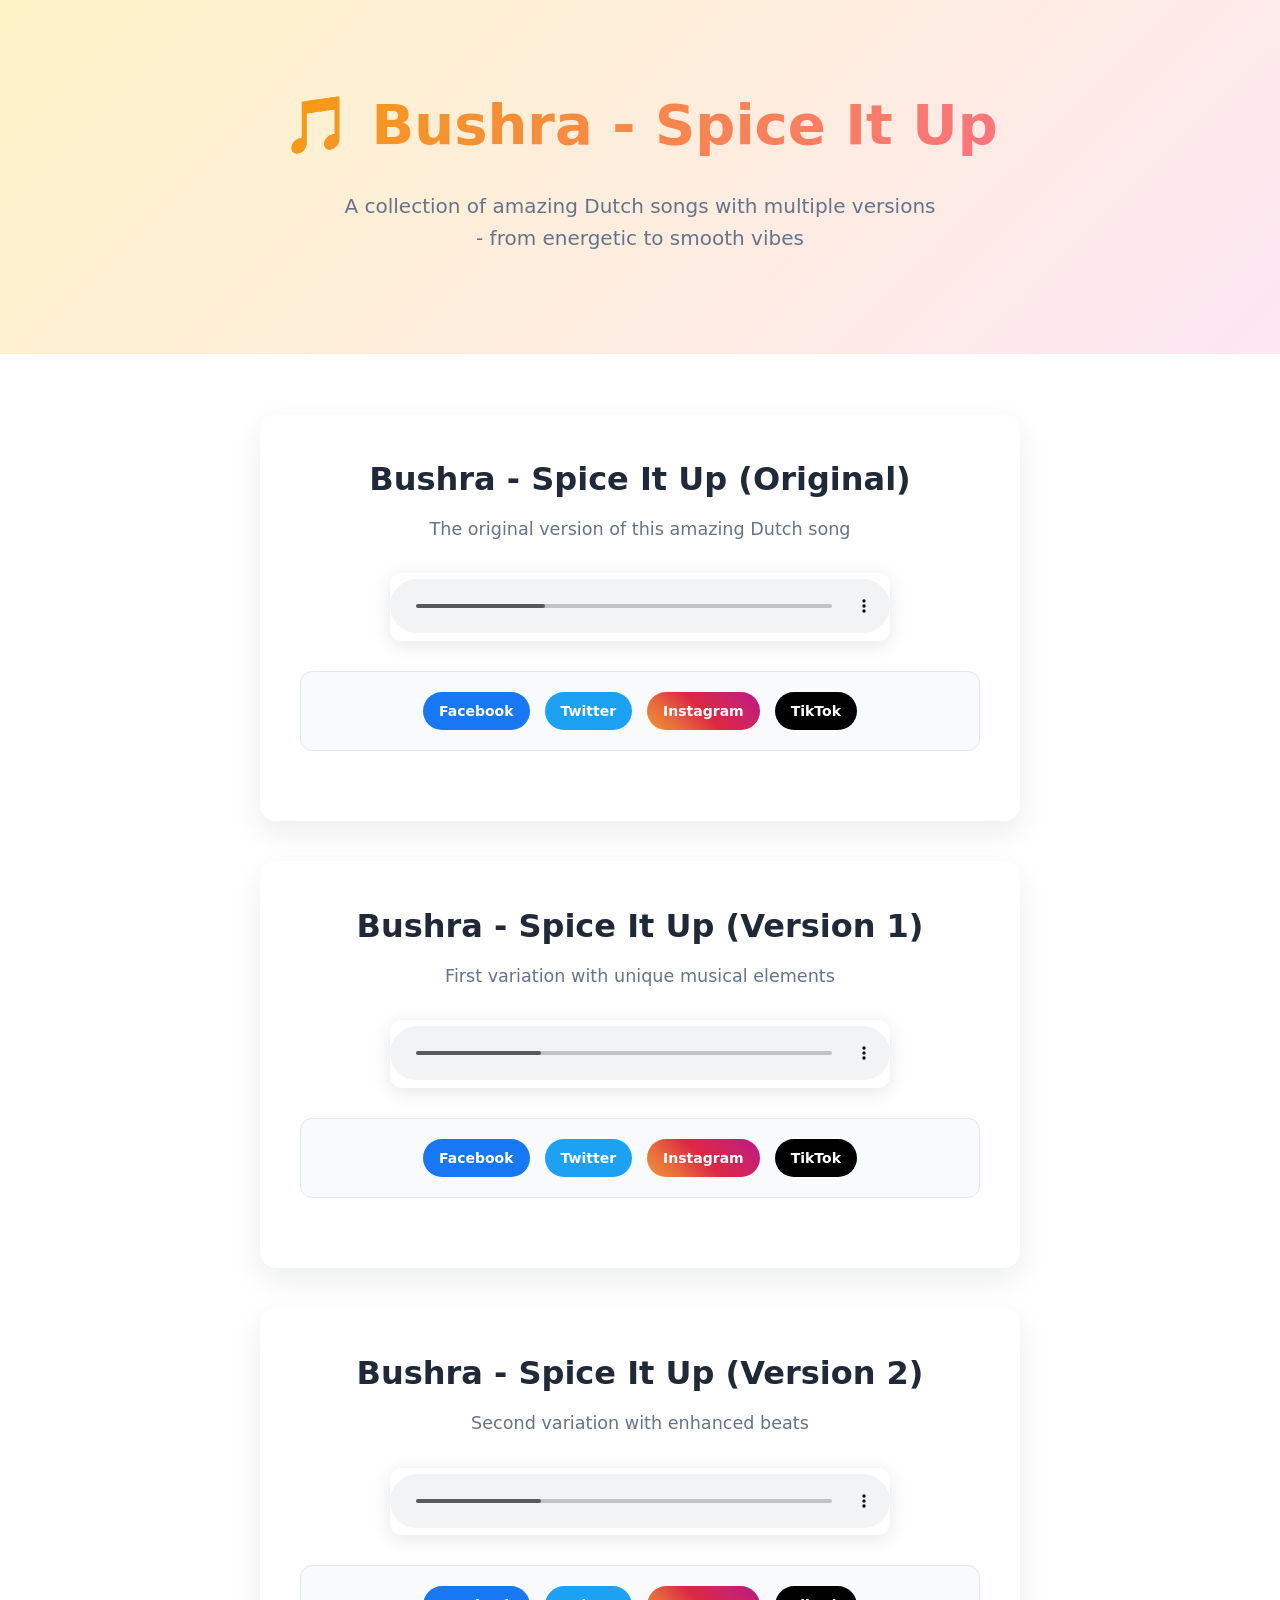
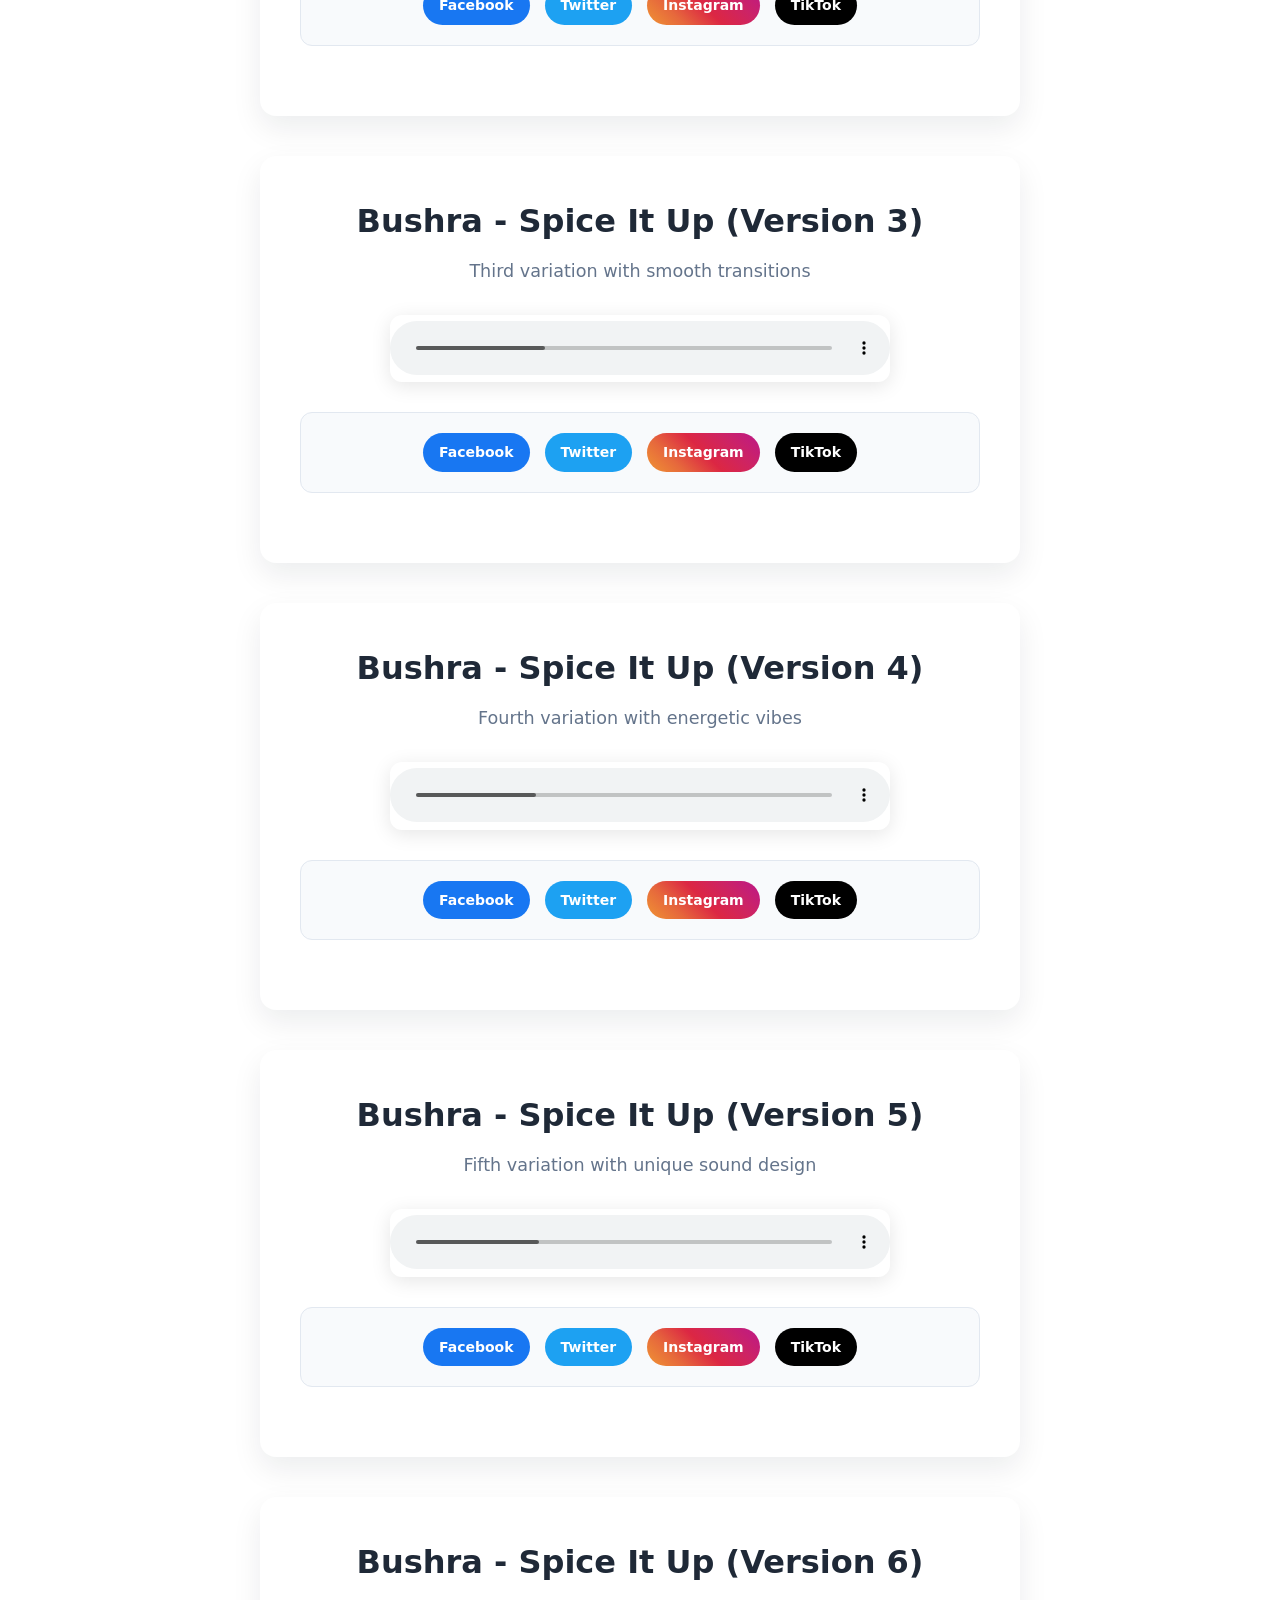
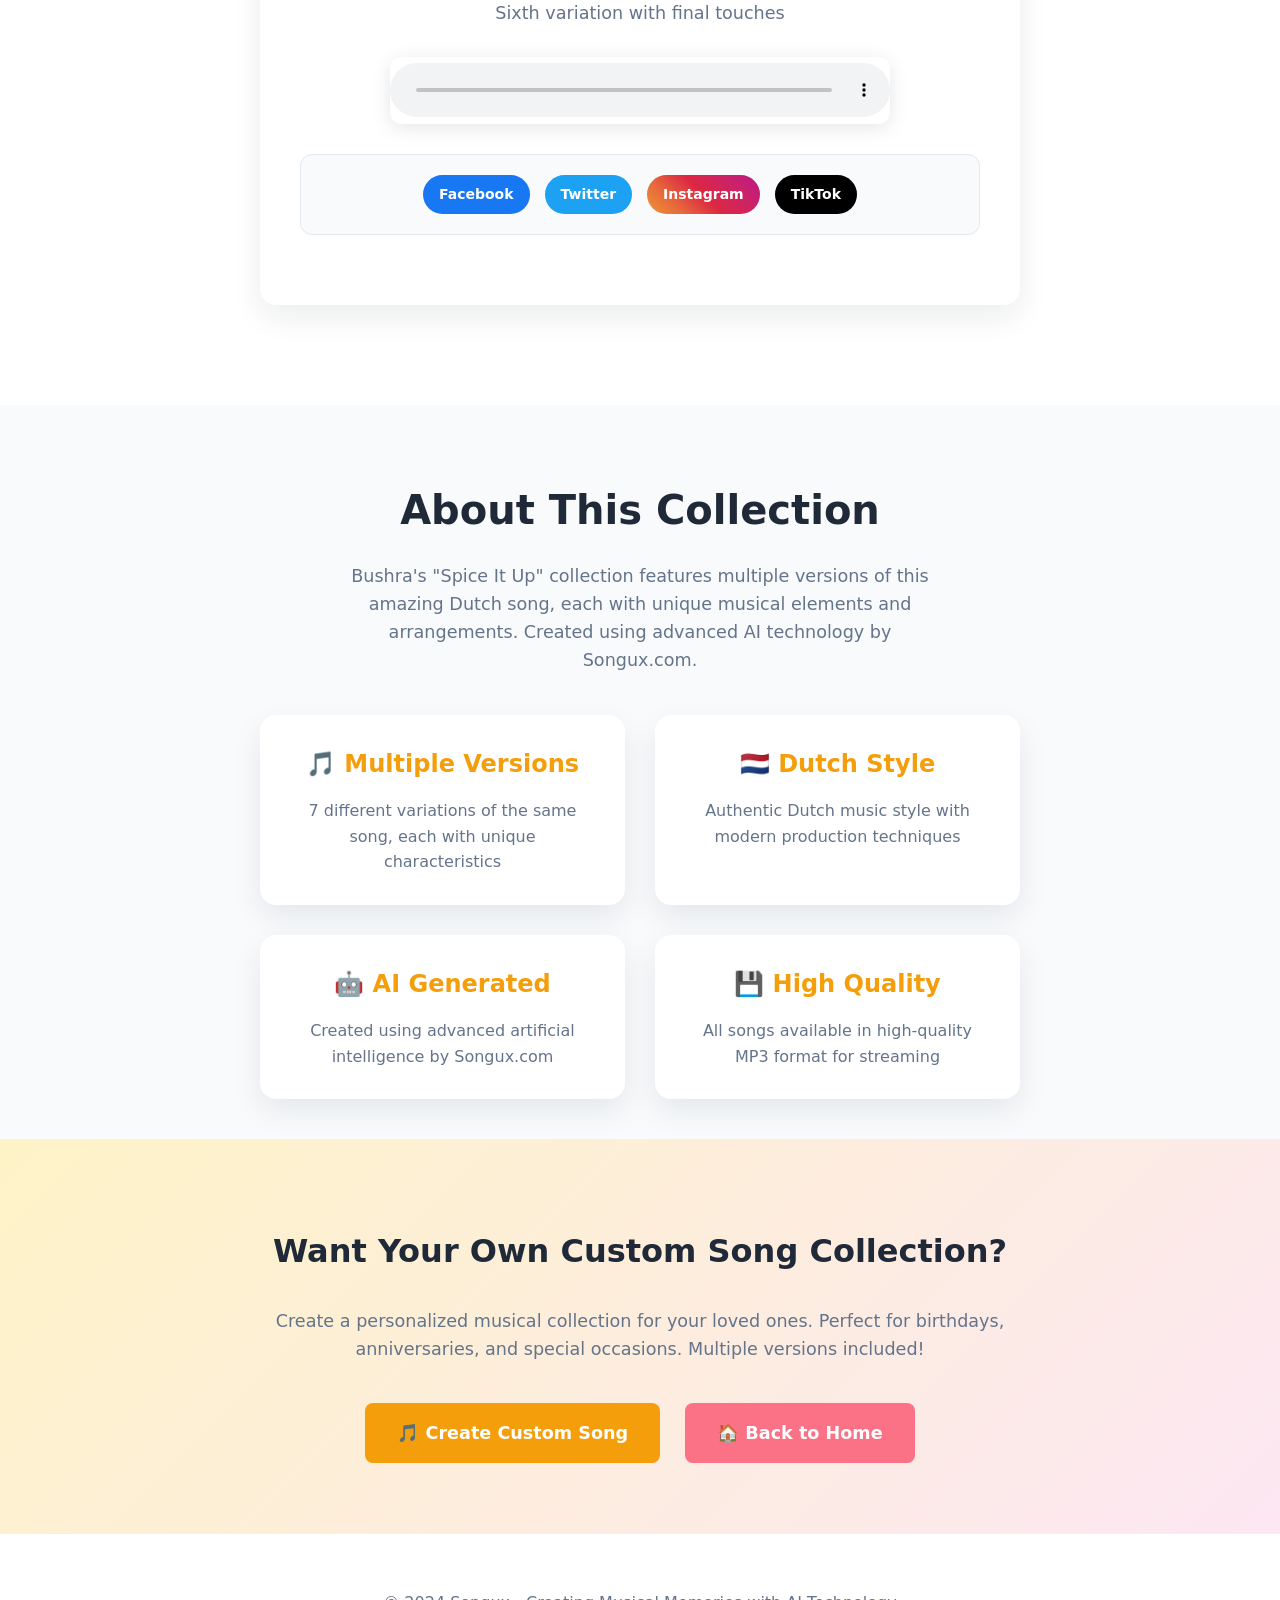
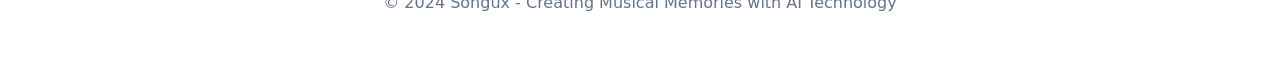
==== Bushra-spice-it-up.html @ 21cdab68 "Gift Songs - Bushra Spice It Up - Dutch songs for a business" ====
<!DOCTYPE html>
<html lang="en">
<head>
  <script src="google-analytics.js"></script>
  
  <!-- Essentials -->
  <meta charset="utf-8" />
  <meta name="viewport" content="width=device-width, initial-scale=1" />
  <title>Bushra - Spice It Up Dutch Songs | Custom AI Music | Songux</title>
  <meta name="description" content="Listen to Bushra's amazing 'Spice It Up' Dutch songs collection. Custom AI-generated music with multiple versions - from energetic to smooth vibes. Created by Songux.com" />
  <link rel="canonical" href="https://songux.com/bushra-spice-it-up.html" />
  <meta name="theme-color" content="#ffffff" />
  <!-- Favicon -->
  <link rel="icon" href="data:image/svg+xml,%3Csvg xmlns='http://www.w3.org/2000/svg' viewBox='0 0 64 64'%3E%3Ccircle cx='32' cy='32' r='30' fill='%23f59e0b'/%3E%3Ctext x='32' y='40' font-size='32' text-anchor='middle' fill='%23fff'%3E♪%3C/text%3E%3C/svg%3E" />

  <!-- Open Graph / Twitter -->
  <meta property="og:title" content="Bushra - Spice It Up Dutch Songs | Custom AI Music | Songux" />
  <meta property="og:description" content="Listen to Bushra's amazing 'Spice It Up' Dutch songs collection. Custom AI-generated music with multiple versions - from energetic to smooth vibes. Created by Songux.com" />
  <meta property="og:type" content="website" />
  <meta property="og:url" content="https://songux.com/bushra-spice-it-up.html" />
  <meta property="og:image" content="data:image/svg+xml,%3Csvg xmlns='http://www.w3.org/2000/svg' width='1200' height='630' viewBox='0 0 1200 630'%3E%3Cdefs%3E%3ClinearGradient id='g' x1='0' x2='1'%3E%3Cstop stop-color='%23ffb703'/%3E%3Cstop offset='1' stop-color='%23fb7185'/%3E%3C/linearGradient%3E%3C/defs%3E%3Crect fill='%23ffffff' width='1200' height='630'/%3E%3Ccircle cx='150' cy='120' r='12' fill='%23a78bfa'/%3E%3Ccircle cx='1080' cy='520' r='10' fill='%23fb7185'/%3E%3Crect x='70' y='480' width='20' height='20' fill='%23f59e0b'/%3E%3Crect x='980' y='80' width='18' height='18' fill='%230ea5e9'/%3E%3Ctext x='80' y='340' font-family='Segoe UI,Arial,sans-serif' font-size='72' font-weight='700' fill='url(%23g)'%3EBushra Spice It Up%3E/text%3E%3Ctext x='80' y='390' font-family='Segoe UI,Arial,sans-serif' font-size='28' fill='%23333'%3EDutch Songs Collection%3E/text%3E%3C/svg%3E" />
  <meta name="twitter:card" content="summary_large_image" />

  <!-- Styles -->
  <style>
    :root{
      --bg:#ffffff;
      --text:#1f2937;
      --muted:#64748b;
      --brand:#f59e0b;
      --brand-2:#fb7185;
      --brand-3:#0ea5e9;
      --accent:#a78bfa;
      --ring: rgba(15, 23, 42, .06);
      --card:#ffffff;
      --shadow: 0 12px 30px rgba(17, 24, 39, .08);
      --radius: 16px;
      --maxw: 800px;
    }
    *{box-sizing:border-box}
    html,body{margin:0}
    body{
      font-family: ui-sans-serif, system-ui, -apple-system, Segoe UI, Roboto, Arial, "Apple Color Emoji", "Segoe UI Emoji", sans-serif;
      color:var(--text);
      background: var(--bg);
      line-height:1.6;
      -webkit-font-smoothing:antialiased;
      text-rendering:optimizeLegibility;
    }
    img{max-width:100%;height:auto;display:block}
    a{color:inherit;text-decoration:none}
    .container{max-width:var(--maxw);margin:0 auto;padding:0 20px}

    /* Hero section */
    .hero{
      padding: 80px 0 60px;
      background: linear-gradient(135deg, #fef3c7 0%, #fce7f3 100%);
      text-align: center;
    }
    .hero .h1{
      font-size: 3.5rem;
      font-weight: 800;
      margin: 0 0 20px;
      background: linear-gradient(135deg, var(--brand), var(--brand-2));
      -webkit-background-clip: text;
      -webkit-text-fill-color: transparent;
      background-clip: text;
    }
    .hero .sub{
      font-size: 1.25rem;
      color: var(--muted);
      margin: 0 0 40px;
      max-width: 600px;
      margin-left: auto;
      margin-right: auto;
    }

    /* Audio player section */
    .audio-section{
      padding: 60px 0;
      text-align: center;
    }
    .audio-card{
      background: white;
      border-radius: var(--radius);
      padding: 40px;
      box-shadow: var(--shadow);
      margin-bottom: 40px;
    }
    .song-title{
      font-size: 2rem;
      font-weight: 700;
      color: var(--text);
      margin: 0 0 10px;
    }
    .song-subtitle{
      font-size: 1.1rem;
      color: var(--muted);
      margin: 0 0 30px;
    }
    .audio-player{
      width: 100%;
      max-width: 500px;
      margin: 0 auto 30px;
      border-radius: 12px;
      overflow: hidden;
      box-shadow: 0 4px 20px rgba(0,0,0,0.1);
    }
    .audio-player audio{
      width: 100%;
      height: 60px;
    }
    /* Social platforms section */
    .social-platforms{
      margin: 30px 0;
      display: flex;
      flex-wrap: wrap;
      justify-content: center;
      gap: 15px;
      background: #f8fafc;
      padding: 20px;
      border-radius: 12px;
      border: 1px solid #e2e8f0;
    }
    .platform{
      padding: 8px 16px;
      border-radius: 20px;
      font-weight: 600;
      font-size: 14px;
      color: white;
      cursor: pointer;
      transition: all 0.2s ease;
    }
    .platform:hover{
      transform: translateY(-2px);
      box-shadow: 0 4px 15px rgba(0,0,0,0.2);
    }
    .platform.facebook{background: #1877f2;}
    .platform.facebook:hover{background: #166fe5;}
    .platform.twitter{background: #1da1f2;}
    .platform.twitter:hover{background: #1a91da;}
    .platform.instagram{background: linear-gradient(45deg, #f09433 0%,#e6683c 25%,#dc2743 50%,#cc2366 75%,#bc1888 100%);}
    .platform.instagram:hover{opacity: 0.9;}
    .platform.tiktok{background: #000000;}
    .platform.tiktok:hover{background: #333333;}

    /* Info section */
    .info-section{
      padding: 40px 0;
      background: #f8fafc;
    }
    .info-grid{
      display: grid;
      grid-template-columns: repeat(auto-fit, minmax(250px, 1fr));
      gap: 30px;
      margin-top: 40px;
    }
    .info-card{
      background: white;
      padding: 30px;
      border-radius: var(--radius);
      text-align: center;
      box-shadow: var(--shadow);
    }
    .info-card h3{
      color: var(--brand);
      margin: 0 0 15px;
      font-size: 1.5rem;
    }
    .info-card p{
      color: var(--muted);
      margin: 0;
    }

    /* CTA section */
    .cta-section{
      padding: 60px 0;
      text-align: center;
      background: linear-gradient(135deg, #fef3c7 0%, #fce7f3 100%);
    }
    .cta-btn{
      display: inline-block;
      background: var(--brand);
      color: white;
      padding: 16px 32px;
      border-radius: 8px;
      font-weight: 600;
      font-size: 1.1rem;
      transition: all 0.2s ease;
      text-decoration: none;
      margin: 0 10px 10px;
    }
    .cta-btn:hover{
      background: #d97706;
      transform: translateY(-2px);
    }
    .cta-btn.secondary{
      background: var(--brand-2);
    }
    .cta-btn.secondary:hover{
      background: #e11d48;
    }

    /* Footer */
    footer{
      padding: 40px 0;
      color: var(--muted);
      border-top: 1px solid var(--ring);
      background: white;
      text-align: center;
    }

    /* Mobile responsiveness */
    @media (max-width: 768px) {
      .hero .h1{
        font-size: 2.5rem;
      }
      .hero .sub{
        font-size: 1.1rem;
      }
      .audio-card{
        padding: 30px 20px;
      }
      .song-title{
        font-size: 1.5rem;
      }
      .info-grid{
        grid-template-columns: 1fr;
        gap: 20px;
      }
      .cta-btn{
        display: block;
        margin: 10px auto;
        max-width: 250px;
      }
      .social-platforms{
        flex-direction: column;
        align-items: center;
      }
      .platform{
        width: 100%;
        max-width: 200px;
        justify-content: center;
      }
    }
  </style>
</head>
<body>
  <!-- Hero Section -->
  <section class="hero">
    <div class="container">
      <h1 class="h1">🎵 Bushra - Spice It Up</h1>
      <p class="sub">A collection of amazing Dutch songs with multiple versions - from energetic to smooth vibes</p>
    </div>
  </section>

  <!-- Audio Player Section -->
  <section class="audio-section">
    <div class="container">
      <!-- Song 1 -->
      <div class="audio-card">
        <h2 class="song-title">Bushra - Spice It Up (Original)</h2>
        <p class="song-subtitle">The original version of this amazing Dutch song</p>
        
        <div class="audio-player">
          <audio controls>
            <source src="assets/Gift_Songs/BUSHRA SPICE IT UP - DUTCH SONGS/Bushra - Spice It Up.mp3" type="audio/mpeg">
            Your browser does not support the audio element.
          </audio>
        </div>
        
        <div class="social-platforms">
          <span class="platform facebook">Facebook</span>
          <span class="platform twitter">Twitter</span>
          <span class="platform instagram">Instagram</span>
          <span class="platform tiktok">TikTok</span>
        </div>
      </div>

      <!-- Song 2 -->
      <div class="audio-card">
        <h2 class="song-title">Bushra - Spice It Up (Version 1)</h2>
        <p class="song-subtitle">First variation with unique musical elements</p>
        
        <div class="audio-player">
          <audio controls>
            <source src="assets/Gift_Songs/BUSHRA SPICE IT UP - DUTCH SONGS/Bushra - Spice It Up (1).mp3" type="audio/mpeg">
            Your browser does not support the audio element.
          </audio>
        </div>
        
        <div class="social-platforms">
          <span class="platform facebook">Facebook</span>
          <span class="platform twitter">Twitter</span>
          <span class="platform instagram">Instagram</span>
          <span class="platform tiktok">TikTok</span>
        </div>
      </div>

      <!-- Song 3 -->
      <div class="audio-card">
        <h2 class="song-title">Bushra - Spice It Up (Version 2)</h2>
        <p class="song-subtitle">Second variation with enhanced beats</p>
        
        <div class="audio-player">
          <audio controls>
            <source src="assets/Gift_Songs/BUSHRA SPICE IT UP - DUTCH SONGS/Bushra - Spice It Up (2).mp3" type="audio/mpeg">
            Your browser does not support the audio element.
          </audio>
        </div>
        
        <div class="social-platforms">
          <span class="platform facebook">Facebook</span>
          <span class="platform twitter">Twitter</span>
          <span class="platform instagram">Instagram</span>
          <span class="platform tiktok">TikTok</span>
        </div>
      </div>

      <!-- Song 4 -->
      <div class="audio-card">
        <h2 class="song-title">Bushra - Spice It Up (Version 3)</h2>
        <p class="song-subtitle">Third variation with smooth transitions</p>
        
        <div class="audio-player">
          <audio controls>
            <source src="assets/Gift_Songs/BUSHRA SPICE IT UP - DUTCH SONGS/Bushra - Spice It Up (3).mp3" type="audio/mpeg">
            Your browser does not support the audio element.
          </audio>
        </div>
        
        <div class="social-platforms">
          <span class="platform facebook">Facebook</span>
          <span class="platform twitter">Twitter</span>
          <span class="platform instagram">Instagram</span>
          <span class="platform tiktok">TikTok</span>
        </div>
      </div>

      <!-- Song 5 -->
      <div class="audio-card">
        <h2 class="song-title">Bushra - Spice It Up (Version 4)</h2>
        <p class="song-subtitle">Fourth variation with energetic vibes</p>
        
        <div class="audio-player">
          <audio controls>
            <source src="assets/Gift_Songs/BUSHRA SPICE IT UP - DUTCH SONGS/Bushra - Spice It Up (4).mp3" type="audio/mpeg">
            Your browser does not support the audio element.
          </audio>
        </div>
        
        <div class="social-platforms">
          <span class="platform facebook">Facebook</span>
          <span class="platform twitter">Twitter</span>
          <span class="platform instagram">Instagram</span>
          <span class="platform tiktok">TikTok</span>
        </div>
      </div>

      <!-- Song 6 -->
      <div class="audio-card">
        <h2 class="song-title">Bushra - Spice It Up (Version 5)</h2>
        <p class="song-subtitle">Fifth variation with unique sound design</p>
        
        <div class="audio-player">
          <audio controls>
            <source src="assets/Gift_Songs/BUSHRA SPICE IT UP - DUTCH SONGS/Bushra - Spice It Up (5).mp3" type="audio/mpeg">
            Your browser does not support the audio element.
          </audio>
        </div>
        
        <div class="social-platforms">
          <span class="platform facebook">Facebook</span>
          <span class="platform twitter">Twitter</span>
          <span class="platform instagram">Instagram</span>
          <span class="platform tiktok">TikTok</span>
        </div>
      </div>

      <!-- Song 7 -->
      <div class="audio-card">
        <h2 class="song-title">Bushra - Spice It Up (Version 6)</h2>
        <p class="song-subtitle">Sixth variation with final touches</p>
        
        <div class="audio-player">
          <audio controls>
            <source src="assets/Gift_Songs/BUSHRA SPICE IT UP - DUTCH SONGS/Bushra - Spice It Up (6).mp3" type="audio/mpeg">
            Your browser does not support the audio element.
          </audio>
        </div>
        
        <div class="social-platforms">
          <span class="platform facebook">Facebook</span>
          <span class="platform twitter">Twitter</span>
          <span class="platform instagram">Instagram</span>
          <span class="platform tiktok">TikTok</span>
        </div>
      </div>
    </div>
  </section>

  <!-- Info Section -->
  <section class="info-section">
    <div class="container">
      <h2 style="text-align: center; font-size: 2.5rem; margin-bottom: 20px; color: var(--text);">About This Collection</h2>
      <p style="text-align: center; font-size: 1.1rem; margin-bottom: 40px; color: var(--muted); max-width: 600px; margin-left: auto; margin-right: auto;">
        Bushra's "Spice It Up" collection features multiple versions of this amazing Dutch song, each with unique musical elements and arrangements. Created using advanced AI technology by Songux.com.
      </p>
      
      <div class="info-grid">
        <div class="info-card">
          <h3>🎵 Multiple Versions</h3>
          <p>7 different variations of the same song, each with unique characteristics</p>
        </div>
        <div class="info-card">
          <h3>🇳🇱 Dutch Style</h3>
          <p>Authentic Dutch music style with modern production techniques</p>
        </div>
        <div class="info-card">
          <h3>🤖 AI Generated</h3>
          <p>Created using advanced artificial intelligence by Songux.com</p>
        </div>
                 <div class="info-card">
           <h3>💾 High Quality</h3>
           <p>All songs available in high-quality MP3 format for streaming</p>
         </div>
      </div>
    </div>
  </section>

  <!-- CTA Section -->
  <section class="cta-section">
    <div class="container">
      <h2 style="font-size: 2rem; margin-bottom: 30px; color: var(--text);">Want Your Own Custom Song Collection?</h2>
      <p style="font-size: 1.1rem; margin-bottom: 40px; color: var(--muted);">
        Create a personalized musical collection for your loved ones. Perfect for birthdays, anniversaries, and special occasions. Multiple versions included!
      </p>
      <a href="index.html" class="cta-btn">🎵 Create Custom Song</a>
      <a href="index.html" class="cta-btn secondary">🏠 Back to Home</a>
    </div>
  </section>

  <!-- Footer -->
  <footer>
    <div class="container">
      <p>© 2024 Songux - Creating Musical Memories with AI Technology</p>
    </div>
  </footer>


</body>
</html>
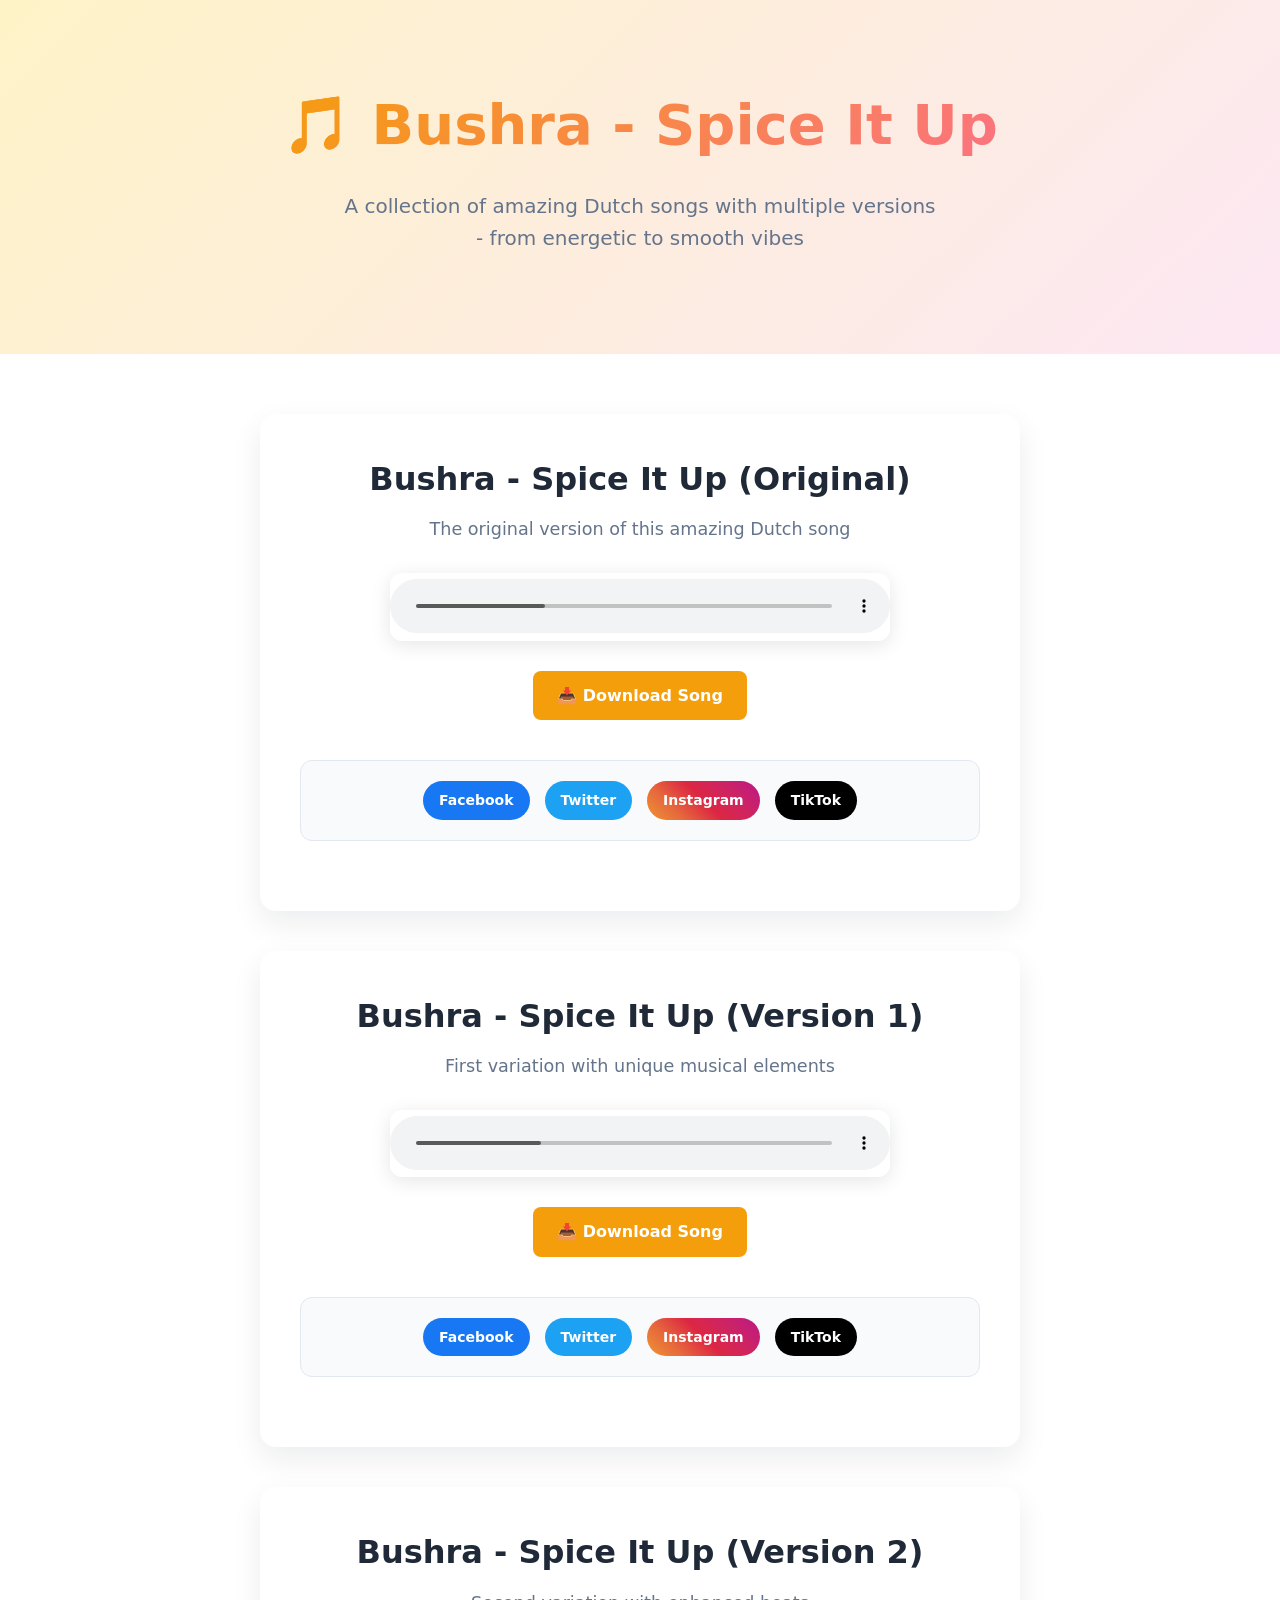
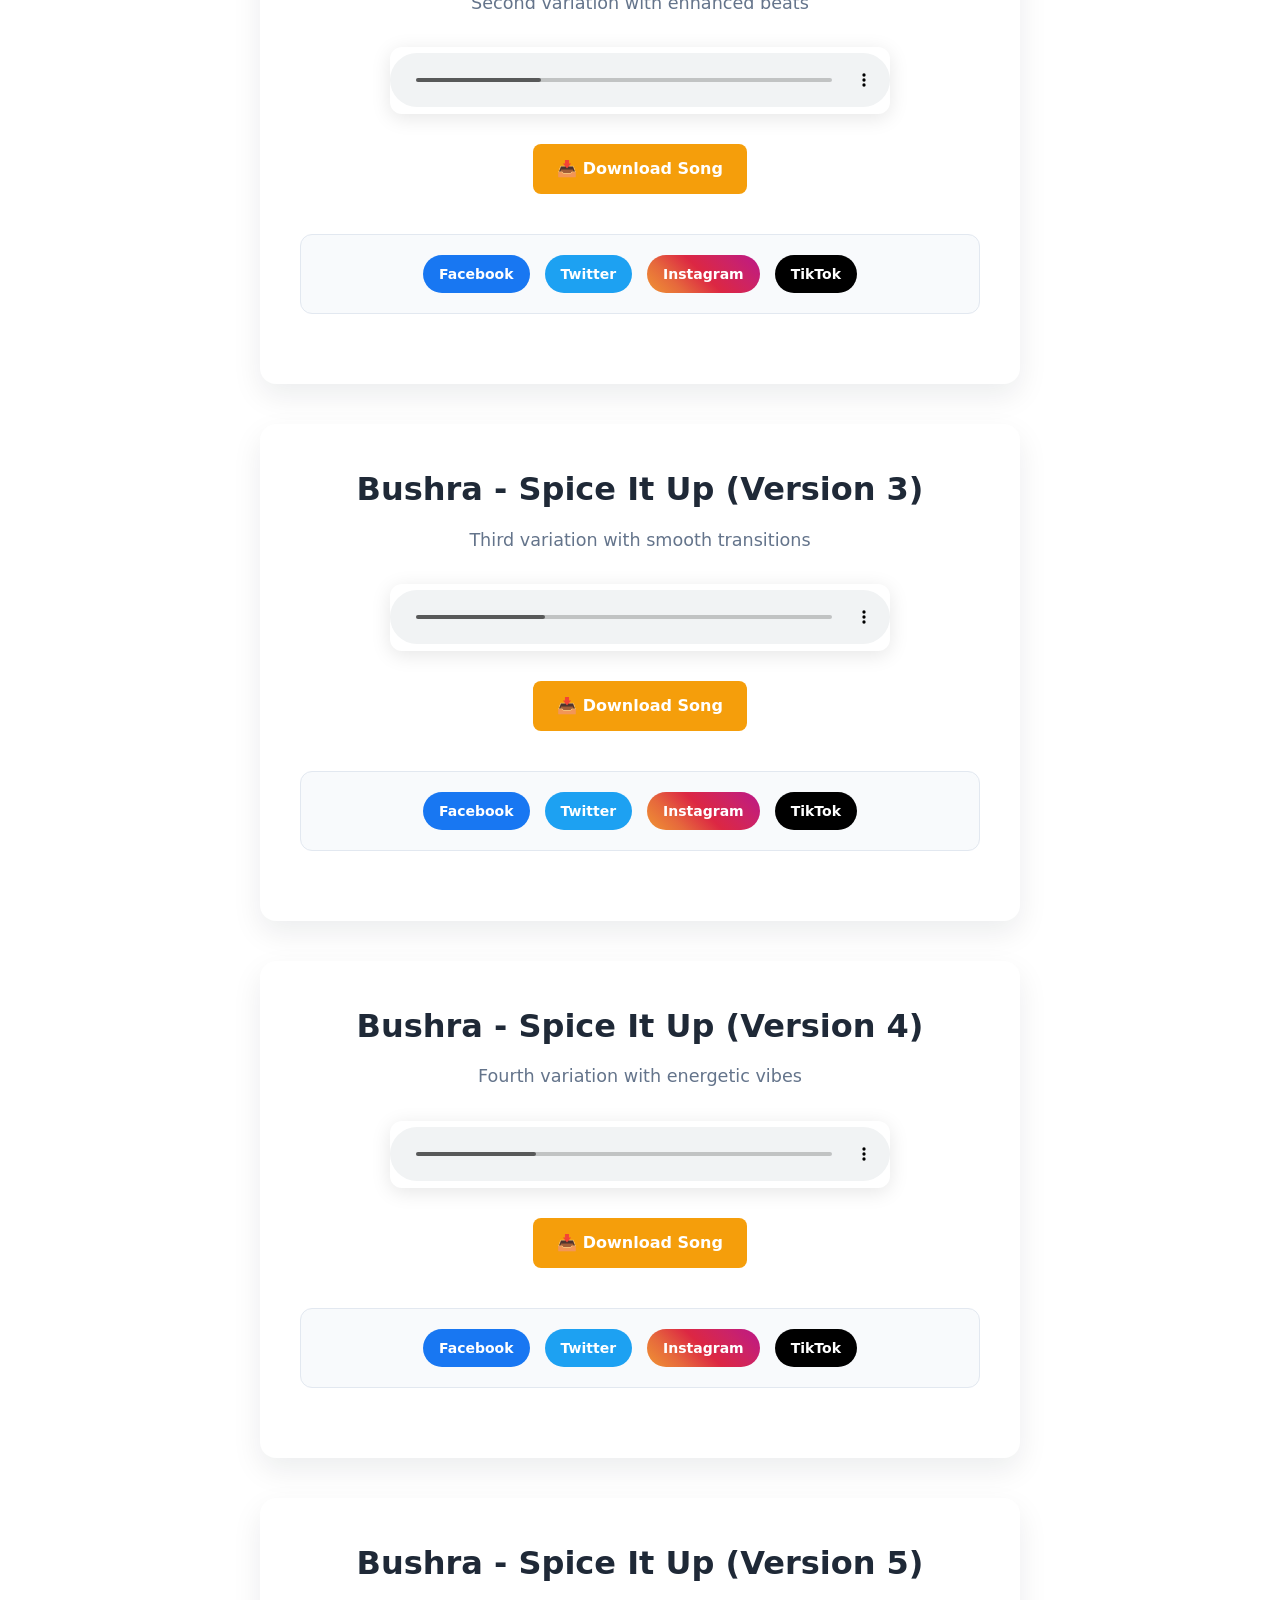
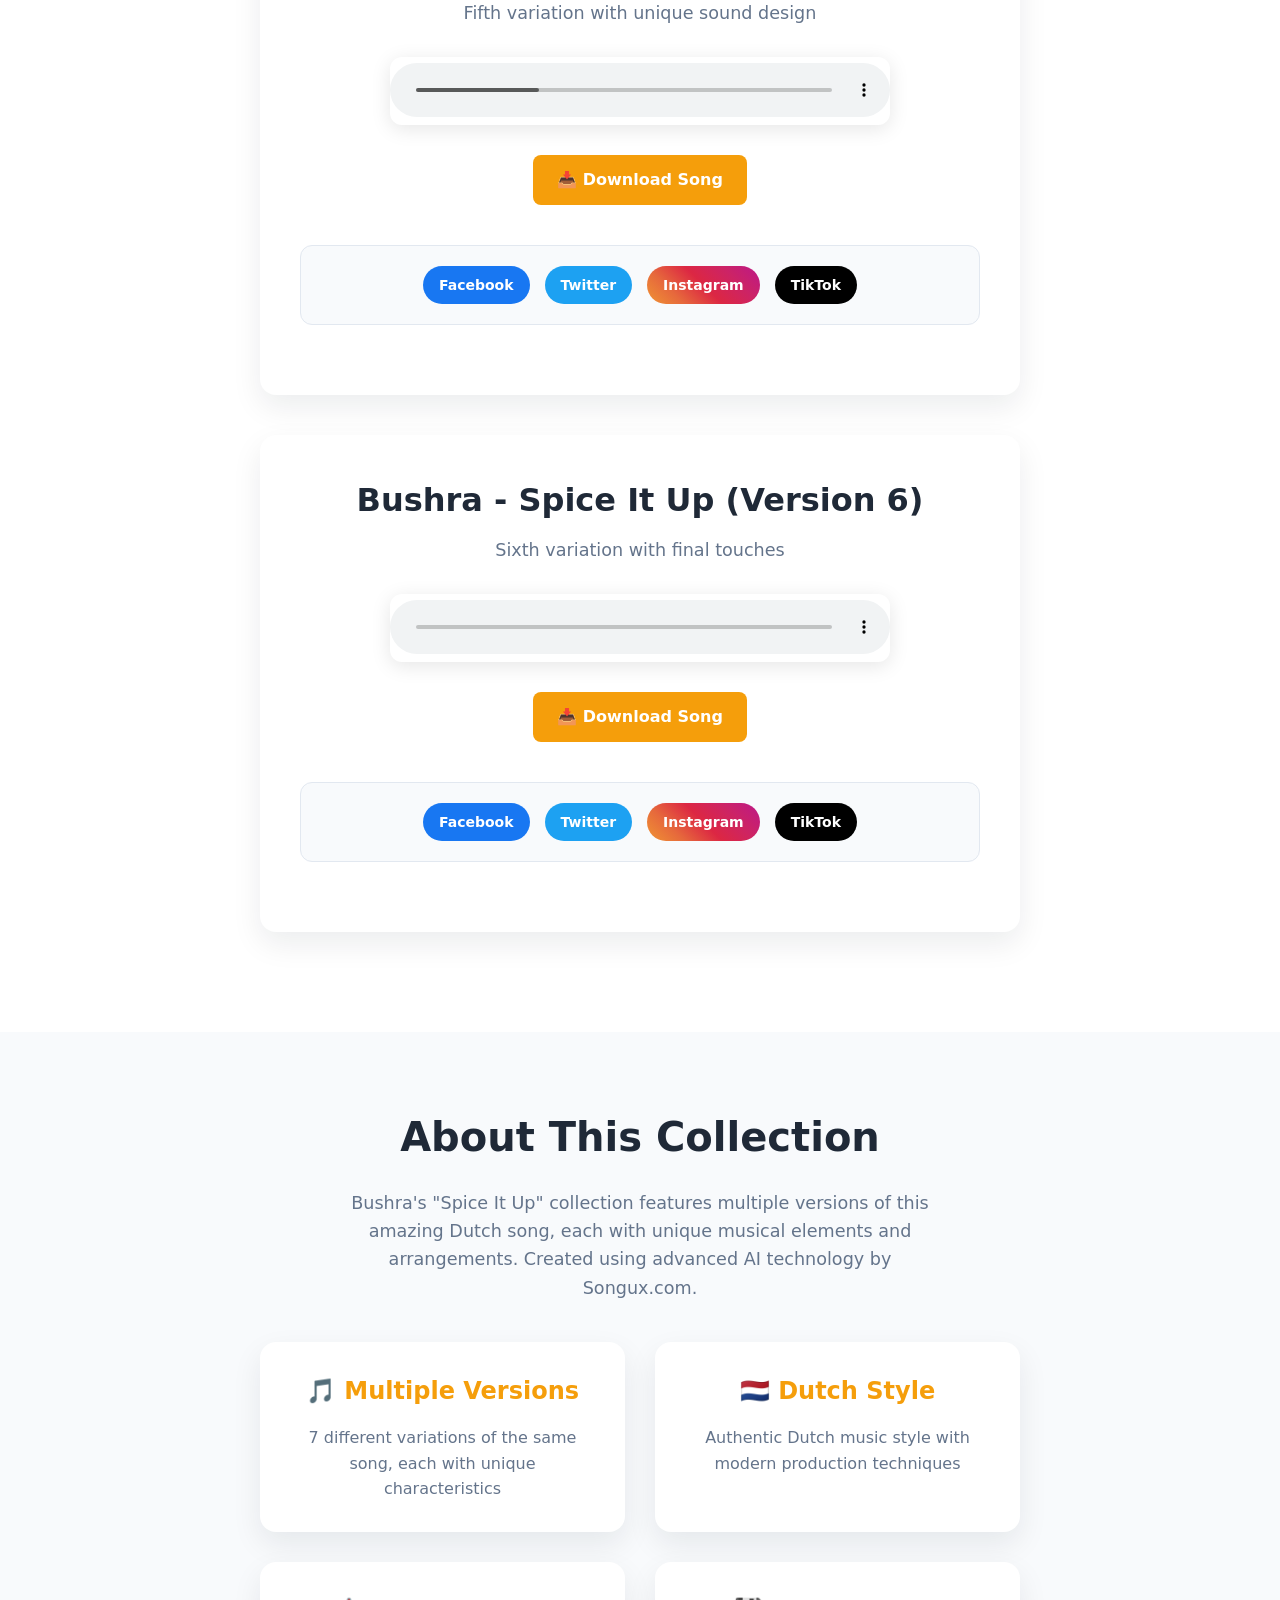
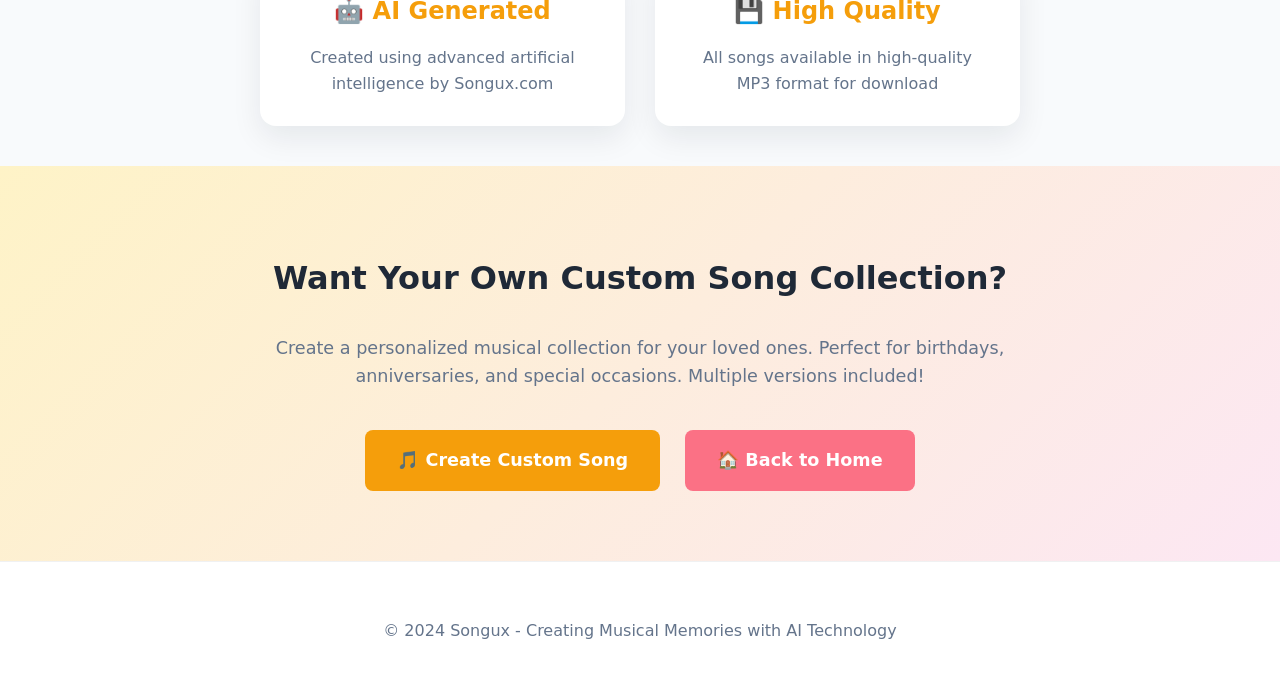
==== commit 70854baa: "Update Bushra-spice-it-up.html" ====
--- a/Bushra-spice-it-up.html
+++ b/Bushra-spice-it-up.html
@@ -110,6 +110,24 @@
       width: 100%;
       height: 60px;
     }
+    .download-btn{
+      display: inline-flex;
+      align-items: center;
+      gap: 8px;
+      background: var(--brand);
+      color: white;
+      padding: 12px 24px;
+      border-radius: 8px;
+      font-weight: 600;
+      transition: all 0.2s ease;
+      text-decoration: none;
+      margin: 0 10px 10px;
+    }
+    .download-btn:hover{
+      background: #d97706;
+      transform: translateY(-2px);
+    }
+
     /* Social platforms section */
     .social-platforms{
       margin: 30px 0;
@@ -130,6 +148,8 @@
       color: white;
       cursor: pointer;
       transition: all 0.2s ease;
+      text-decoration: none;
+      display: inline-block;
     }
     .platform:hover{
       transform: translateY(-2px);
@@ -269,11 +289,15 @@
           </audio>
         </div>
         
-        <div class="social-platforms">
-          <span class="platform facebook">Facebook</span>
-          <span class="platform twitter">Twitter</span>
-          <span class="platform instagram">Instagram</span>
-          <span class="platform tiktok">TikTok</span>
+        <a href="assets/Gift_Songs/BUSHRA SPICE IT UP - DUTCH SONGS/Bushra - Spice It Up.mp3" download class="download-btn">
+          📥 Download Song
+        </a>
+
+        <div class="social-platforms">
+          <a href="#" onclick="shareOnFacebook('Bushra - Spice It Up (Original)', 'Check out this amazing Dutch song by Bushra! Created with AI by Songux.com', 'https://songux.com/bushra-spice-it-up.html')" class="platform facebook">Facebook</a>
+          <a href="#" onclick="shareOnTwitter('Bushra - Spice It Up (Original)', 'Check out this amazing Dutch song by Bushra! Created with AI by Songux.com', 'https://songux.com/bushra-spice-it-up.html')" class="platform twitter">Twitter</a>
+          <a href="#" onclick="shareOnInstagram('Bushra - Spice It Up (Original)', 'Check out this amazing Dutch song by Bushra! Created with AI by Songux.com', 'https://songux.com/bushra-spice-it-up.html')" class="platform instagram">Instagram</a>
+          <a href="#" onclick="shareOnTikTok('Bushra - Spice It Up (Original)', 'Check out this amazing Dutch song by Bushra! Created with AI by Songux.com', 'https://songux.com/bushra-spice-it-up.html')" class="platform tiktok">TikTok</a>
         </div>
       </div>
 
@@ -289,11 +313,15 @@
           </audio>
         </div>
         
-        <div class="social-platforms">
-          <span class="platform facebook">Facebook</span>
-          <span class="platform twitter">Twitter</span>
-          <span class="platform instagram">Instagram</span>
-          <span class="platform tiktok">TikTok</span>
+        <a href="assets/Gift_Songs/BUSHRA SPICE IT UP - DUTCH SONGS/Bushra - Spice It Up (1).mp3" download class="download-btn">
+          📥 Download Song
+        </a>
+
+        <div class="social-platforms">
+          <a href="#" onclick="shareOnFacebook('Bushra - Spice It Up (Version 1)', 'Listen to Version 1 of Bushra\'s amazing Dutch song! Created with AI by Songux.com', 'https://songux.com/bushra-spice-it-up.html')" class="platform facebook">Facebook</a>
+          <a href="#" onclick="shareOnTwitter('Bushra - Spice It Up (Version 1)', 'Listen to Version 1 of Bushra\'s amazing Dutch song! Created with AI by Songux.com', 'https://songux.com/bushra-spice-it-up.html')" class="platform twitter">Twitter</a>
+          <a href="#" onclick="shareOnInstagram('Bushra - Spice It Up (Version 1)', 'Listen to Version 1 of Bushra\'s amazing Dutch song! Created with AI by Songux.com', 'https://songux.com/bushra-spice-it-up.html')" class="platform instagram">Instagram</a>
+          <a href="#" onclick="shareOnTikTok('Bushra - Spice It Up (Version 1)', 'Listen to Version 1 of Bushra\'s amazing Dutch song! Created with AI by Songux.com', 'https://songux.com/bushra-spice-it-up.html')" class="platform tiktok">TikTok</a>
         </div>
       </div>
 
@@ -309,11 +337,15 @@
           </audio>
         </div>
         
-        <div class="social-platforms">
-          <span class="platform facebook">Facebook</span>
-          <span class="platform twitter">Twitter</span>
-          <span class="platform instagram">Instagram</span>
-          <span class="platform tiktok">TikTok</span>
+        <a href="assets/Gift_Songs/BUSHRA SPICE IT UP - DUTCH SONGS/Bushra - Spice It Up (2).mp3" download class="download-btn">
+          📥 Download Song
+        </a>
+
+        <div class="social-platforms">
+          <a href="#" onclick="shareOnFacebook('Bushra - Spice It Up (Version 2)', 'Version 2 of Bushra\'s Dutch song with enhanced beats! Created with AI by Songux.com', 'https://songux.com/bushra-spice-it-up.html')" class="platform facebook">Facebook</a>
+          <a href="#" onclick="shareOnTwitter('Bushra - Spice It Up (Version 2)', 'Version 2 of Bushra\'s Dutch song with enhanced beats! Created with AI by Songux.com', 'https://songux.com/bushra-spice-it-up.html')" class="platform twitter">Twitter</a>
+          <a href="#" onclick="shareOnInstagram('Bushra - Spice It Up (Version 2)', 'Version 2 of Bushra\'s Dutch song with enhanced beats! Created with AI by Songux.com', 'https://songux.com/bushra-spice-it-up.html')" class="platform instagram">Instagram</a>
+          <a href="#" onclick="shareOnTikTok('Bushra - Spice It Up (Version 2)', 'Version 2 of Bushra\'s Dutch song with enhanced beats! Created with AI by Songux.com', 'https://songux.com/bushra-spice-it-up.html')" class="platform tiktok">TikTok</a>
         </div>
       </div>
 
@@ -329,11 +361,15 @@
           </audio>
         </div>
         
-        <div class="social-platforms">
-          <span class="platform facebook">Facebook</span>
-          <span class="platform twitter">Twitter</span>
-          <span class="platform instagram">Instagram</span>
-          <span class="platform tiktok">TikTok</span>
+        <a href="assets/Gift_Songs/BUSHRA SPICE IT UP - DUTCH SONGS/Bushra - Spice It Up (3).mp3" download class="download-btn">
+          📥 Download Song
+        </a>
+
+        <div class="social-platforms">
+          <a href="#" onclick="shareOnFacebook('Bushra - Spice It Up (Version 3)', 'Version 3 of Bushra\'s Dutch song with smooth transitions! Created with AI by Songux.com', 'https://songux.com/bushra-spice-it-up.html')" class="platform facebook">Facebook</a>
+          <a href="#" onclick="shareOnTwitter('Bushra - Spice It Up (Version 3)', 'Version 3 of Bushra\'s Dutch song with smooth transitions! Created with AI by Songux.com', 'https://songux.com/bushra-spice-it-up.html')" class="platform twitter">Twitter</a>
+          <a href="#" onclick="shareOnInstagram('Bushra - Spice It Up (Version 3)', 'Version 3 of Bushra\'s Dutch song with smooth transitions! Created with AI by Songux.com', 'https://songux.com/bushra-spice-it-up.html')" class="platform instagram">Instagram</a>
+          <a href="#" onclick="shareOnTikTok('Bushra - Spice It Up (Version 3)', 'Version 3 of Bushra\'s Dutch song with smooth transitions! Created with AI by Songux.com', 'https://songux.com/bushra-spice-it-up.html')" class="platform tiktok">TikTok</a>
         </div>
       </div>
 
@@ -349,11 +385,15 @@
           </audio>
         </div>
         
-        <div class="social-platforms">
-          <span class="platform facebook">Facebook</span>
-          <span class="platform twitter">Twitter</span>
-          <span class="platform instagram">Instagram</span>
-          <span class="platform tiktok">TikTok</span>
+        <a href="assets/Gift_Songs/BUSHRA SPICE IT UP - DUTCH SONGS/Bushra - Spice It Up (4).mp3" download class="download-btn">
+          📥 Download Song
+        </a>
+
+        <div class="social-platforms">
+          <a href="#" onclick="shareOnFacebook('Bushra - Spice It Up (Version 4)', 'Version 4 of Bushra\'s Dutch song with energetic vibes! Created with AI by Songux.com', 'https://songux.com/bushra-spice-it-up.html')" class="platform facebook">Facebook</a>
+          <a href="#" onclick="shareOnTwitter('Bushra - Spice It Up (Version 4)', 'Version 4 of Bushra\'s Dutch song with energetic vibes! Created with AI by Songux.com', 'https://songux.com/bushra-spice-it-up.html')" class="platform twitter">Twitter</a>
+          <a href="#" onclick="shareOnInstagram('Bushra - Spice It Up (Version 4)', 'Version 4 of Bushra\'s Dutch song with energetic vibes! Created with AI by Songux.com', 'https://songux.com/bushra-spice-it-up.html')" class="platform instagram">Instagram</a>
+          <a href="#" onclick="shareOnTikTok('Bushra - Spice It Up (Version 4)', 'Version 4 of Bushra\'s Dutch song with energetic vibes! Created with AI by Songux.com', 'https://songux.com/bushra-spice-it-up.html')" class="platform tiktok">TikTok</a>
         </div>
       </div>
 
@@ -369,11 +409,15 @@
           </audio>
         </div>
         
-        <div class="social-platforms">
-          <span class="platform facebook">Facebook</span>
-          <span class="platform twitter">Twitter</span>
-          <span class="platform instagram">Instagram</span>
-          <span class="platform tiktok">TikTok</span>
+        <a href="assets/Gift_Songs/BUSHRA SPICE IT UP - DUTCH SONGS/Bushra - Spice It Up (5).mp3" download class="download-btn">
+          📥 Download Song
+        </a>
+
+        <div class="social-platforms">
+          <a href="#" onclick="shareOnFacebook('Bushra - Spice It Up (Version 5)', 'Version 5 of Bushra\'s Dutch song with unique sound design! Created with AI by Songux.com', 'https://songux.com/bushra-spice-it-up.html')" class="platform facebook">Facebook</a>
+          <a href="#" onclick="shareOnTwitter('Bushra - Spice It Up (Version 5)', 'Version 5 of Bushra\'s Dutch song with unique sound design! Created with AI by Songux.com', 'https://songux.com/bushra-spice-it-up.html')" class="platform twitter">Twitter</a>
+          <a href="#" onclick="shareOnInstagram('Bushra - Spice It Up (Version 5)', 'Version 5 of Bushra\'s Dutch song with unique sound design! Created with AI by Songux.com', 'https://songux.com/bushra-spice-it-up.html')" class="platform instagram">Instagram</a>
+          <a href="#" onclick="shareOnTikTok('Bushra - Spice It Up (Version 5)', 'Version 5 of Bushra\'s Dutch song with unique sound design! Created with AI by Songux.com', 'https://songux.com/bushra-spice-it-up.html')" class="platform tiktok">TikTok</a>
         </div>
       </div>
 
@@ -389,11 +433,15 @@
           </audio>
         </div>
         
-        <div class="social-platforms">
-          <span class="platform facebook">Facebook</span>
-          <span class="platform twitter">Twitter</span>
-          <span class="platform instagram">Instagram</span>
-          <span class="platform tiktok">TikTok</span>
+        <a href="assets/Gift_Songs/BUSHRA SPICE IT UP - DUTCH SONGS/Bushra - Spice It Up (6).mp3" download class="download-btn">
+          📥 Download Song
+        </a>
+
+        <div class="social-platforms">
+          <a href="#" onclick="shareOnFacebook('Bushra - Spice It Up (Version 6)', 'Version 6 of Bushra\'s Dutch song with final touches! Created with AI by Songux.com', 'https://songux.com/bushra-spice-it-up.html')" class="platform facebook">Facebook</a>
+          <a href="#" onclick="shareOnTwitter('Bushra - Spice It Up (Version 6)', 'Version 6 of Bushra\'s Dutch song with final touches! Created with AI by Songux.com', 'https://songux.com/bushra-spice-it-up.html')" class="platform twitter">Twitter</a>
+          <a href="#" onclick="shareOnInstagram('Bushra - Spice It Up (Version 6)', 'Version 6 of Bushra\'s Dutch song with final touches! Created with AI by Songux.com', 'https://songux.com/bushra-spice-it-up.html')" class="platform instagram">Instagram</a>
+          <a href="#" onclick="shareOnTikTok('Bushra - Spice It Up (Version 6)', 'Version 6 of Bushra\'s Dutch song with final touches! Created with AI by Songux.com', 'https://songux.com/bushra-spice-it-up.html')" class="platform tiktok">TikTok</a>
         </div>
       </div>
     </div>
@@ -422,7 +470,7 @@
         </div>
                  <div class="info-card">
            <h3>💾 High Quality</h3>
-           <p>All songs available in high-quality MP3 format for streaming</p>
+           <p>All songs available in high-quality MP3 format for download</p>
          </div>
       </div>
     </div>
@@ -445,8 +493,58 @@
     <div class="container">
       <p>© 2024 Songux - Creating Musical Memories with AI Technology</p>
     </div>
-  </footer>
-
-
-</body>
-</html>+    </footer>
+
+  <!-- Social Media Sharing JavaScript -->
+  <script>
+    function shareOnFacebook(title, description, url) {
+      const shareUrl = `https://www.facebook.com/sharer/sharer.php?u=${encodeURIComponent(url)}&quote=${encodeURIComponent(description)}`;
+      window.open(shareUrl, '_blank', 'width=600,height=400');
+    }
+
+    function shareOnTwitter(title, description, url) {
+      const shareUrl = `https://twitter.com/intent/tweet?text=${encodeURIComponent(description)}&url=${encodeURIComponent(url)}`;
+      window.open(shareUrl, '_blank', 'width=600,height=400');
+    }
+
+    function shareOnInstagram(title, description, url) {
+      // Instagram doesn't support direct URL sharing, so we'll copy to clipboard
+      const text = `${description}\n\n${url}`;
+      if (navigator.clipboard) {
+        navigator.clipboard.writeText(text).then(() => {
+          alert('Text copied to clipboard! You can now paste it in Instagram.');
+        });
+      } else {
+        // Fallback for older browsers
+        const textArea = document.createElement('textarea');
+        textArea.value = text;
+        document.body.appendChild(textArea);
+        textArea.select();
+        document.execCommand('copy');
+        document.body.removeChild(textArea);
+        alert('Text copied to clipboard! You can now paste it in Instagram.');
+      }
+    }
+
+    function shareOnTikTok(title, description, url) {
+      // TikTok doesn't support direct URL sharing, so we'll copy to clipboard
+      const text = `${description}\n\n${url}`;
+      if (navigator.clipboard) {
+        navigator.clipboard.writeText(text).then(() => {
+          alert('Text copied to clipboard! You can now paste it in TikTok.');
+        });
+      } else {
+        // Fallback for older browsers
+        const textArea = document.createElement('textarea');
+        textArea.value = text;
+        document.body.appendChild(textArea);
+        textArea.select();
+        document.execCommand('copy');
+        document.body.removeChild(textArea);
+        alert('Text copied to clipboard! You can now paste it in TikTok.');
+      }
+    }
+  </script>
+
+  </body>
+  </html>
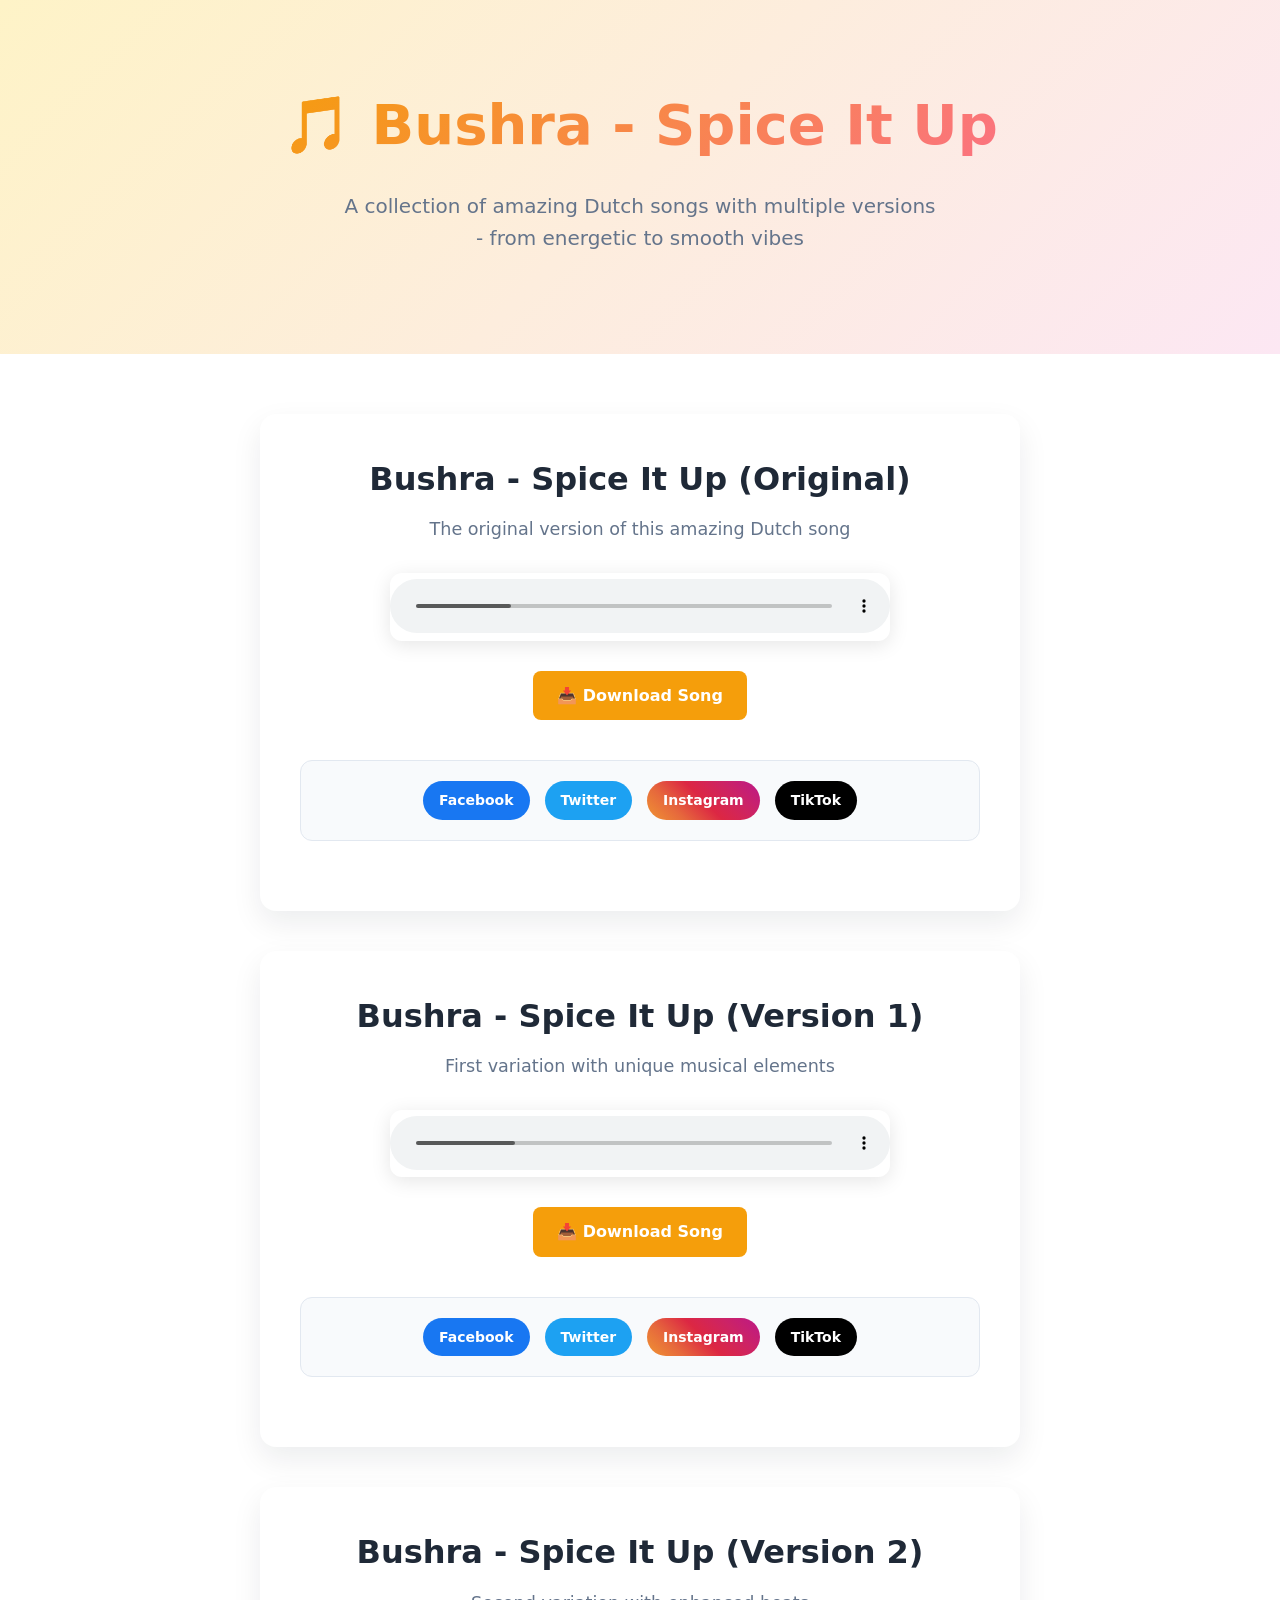
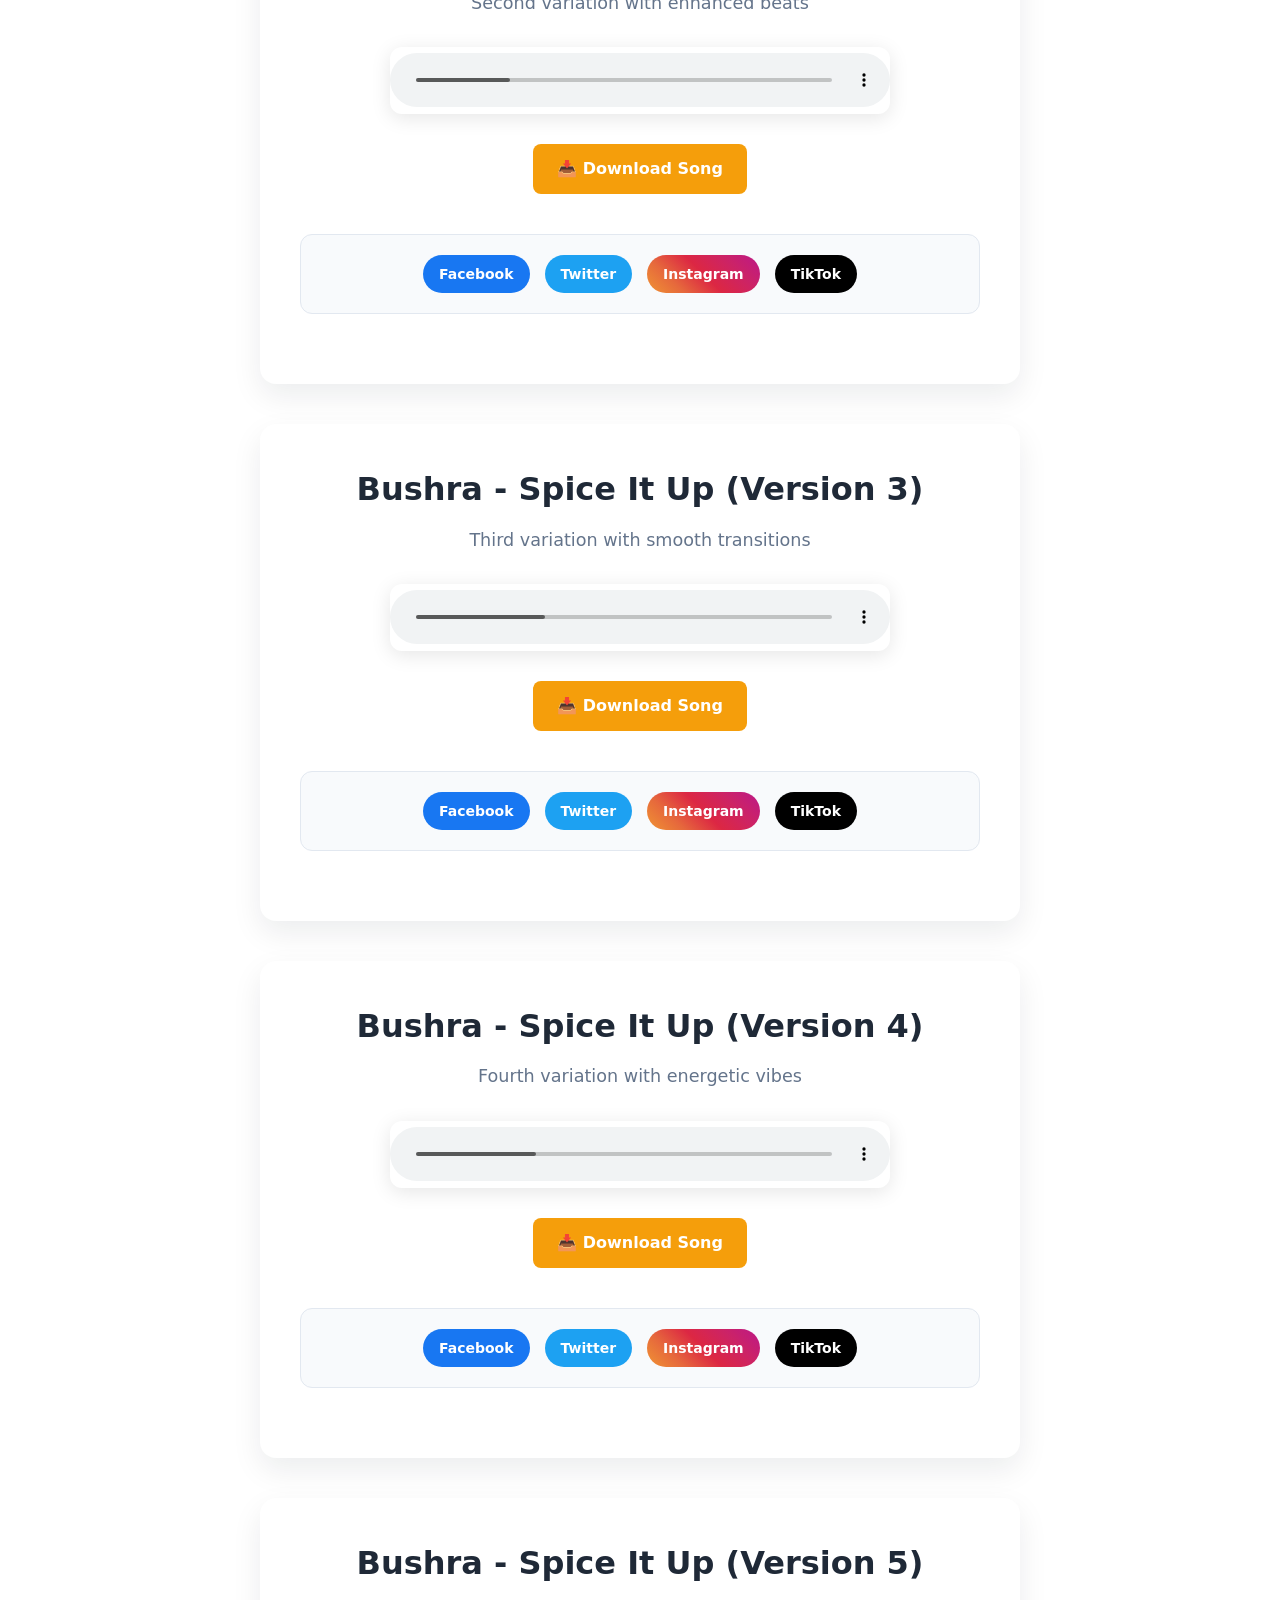
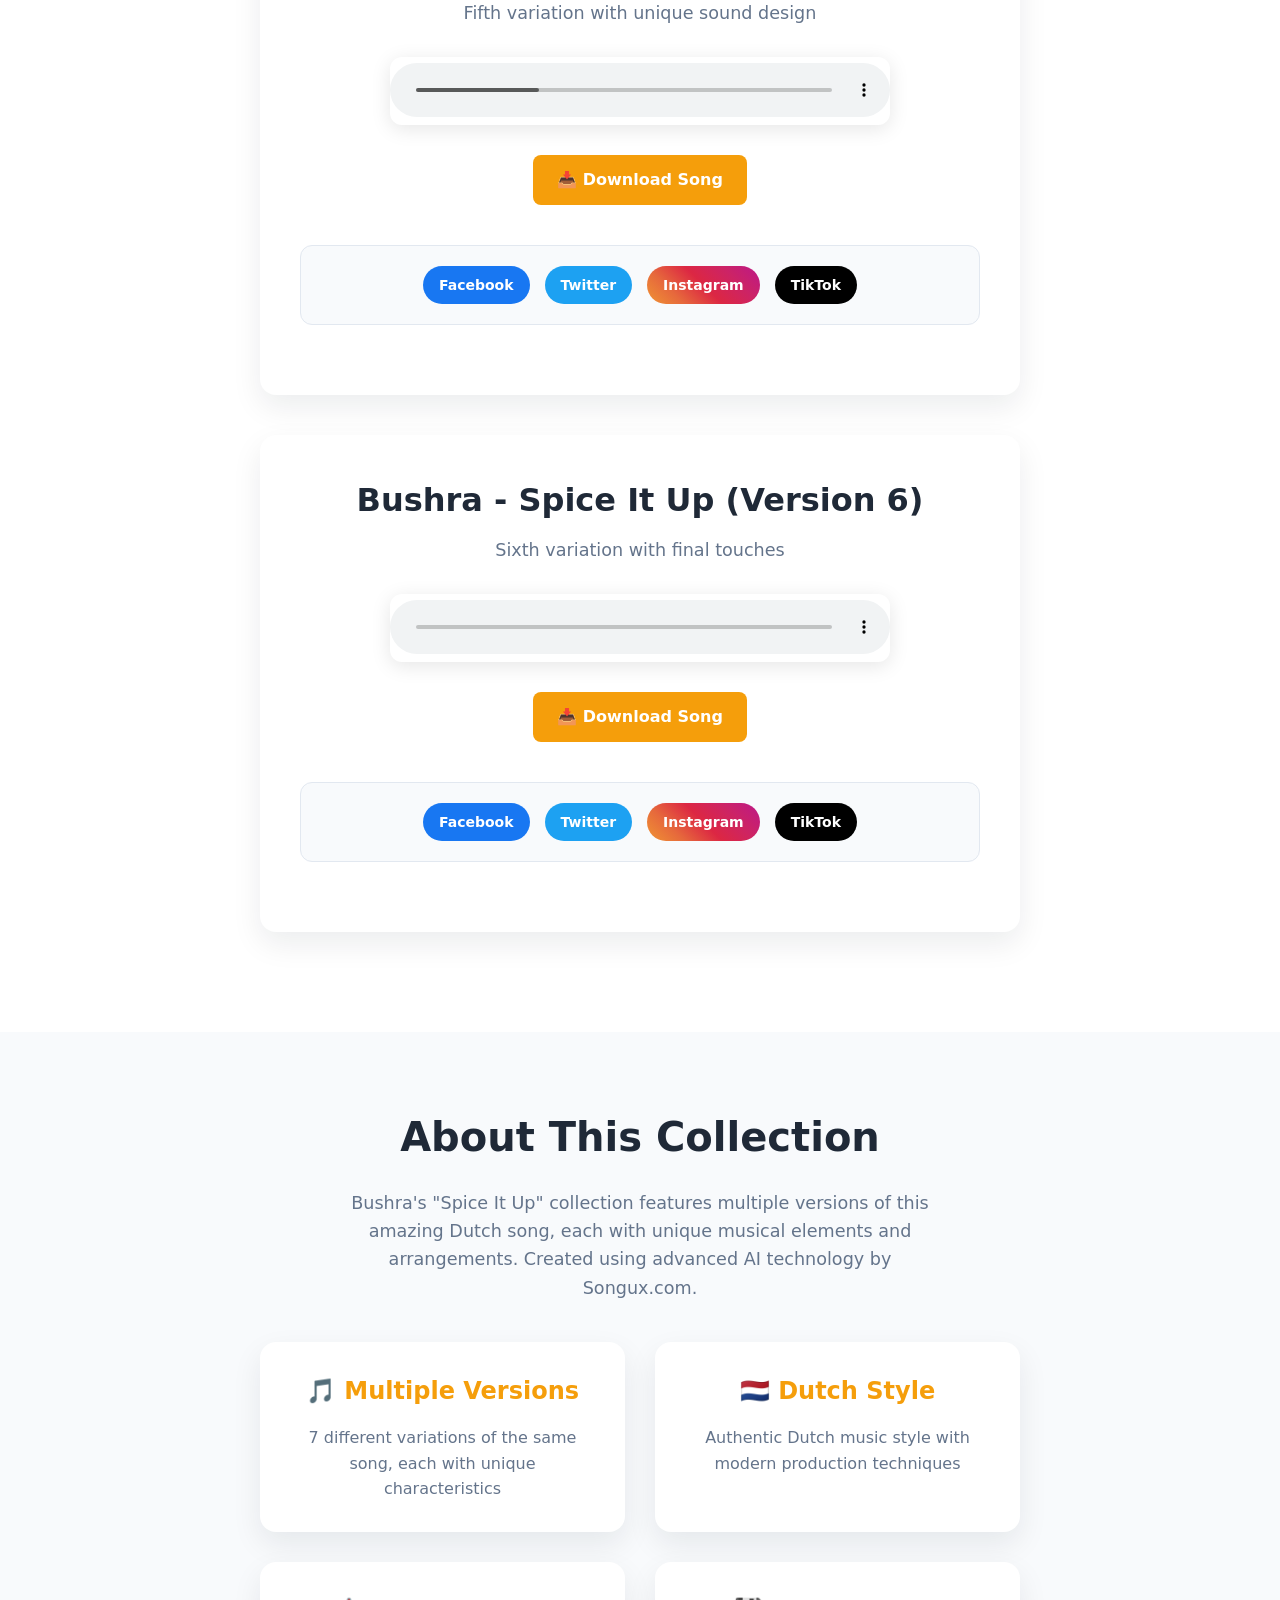
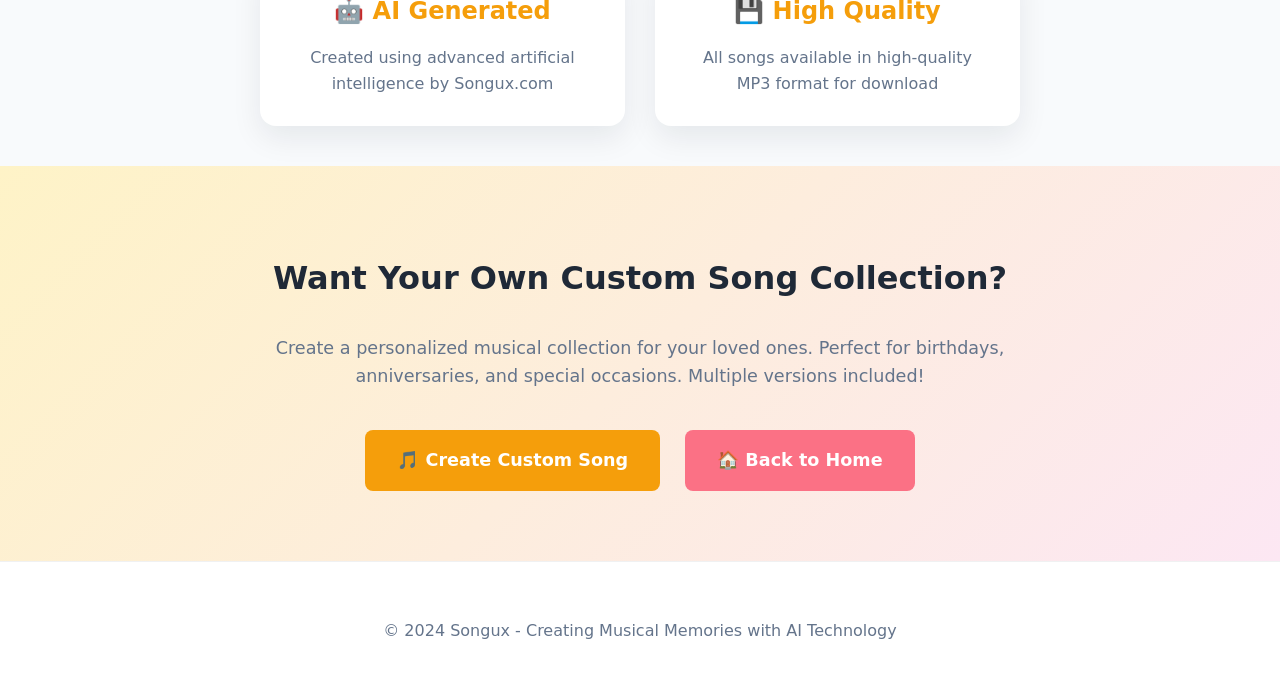
==== commit ebfa37a5: "Update Bushra-spice-it-up.html" ====
--- a/Bushra-spice-it-up.html
+++ b/Bushra-spice-it-up.html
@@ -293,12 +293,12 @@
           📥 Download Song
         </a>
 
-        <div class="social-platforms">
-          <a href="#" onclick="shareOnFacebook('Bushra - Spice It Up (Original)', 'Check out this amazing Dutch song by Bushra! Created with AI by Songux.com', 'https://songux.com/bushra-spice-it-up.html')" class="platform facebook">Facebook</a>
-          <a href="#" onclick="shareOnTwitter('Bushra - Spice It Up (Original)', 'Check out this amazing Dutch song by Bushra! Created with AI by Songux.com', 'https://songux.com/bushra-spice-it-up.html')" class="platform twitter">Twitter</a>
-          <a href="#" onclick="shareOnInstagram('Bushra - Spice It Up (Original)', 'Check out this amazing Dutch song by Bushra! Created with AI by Songux.com', 'https://songux.com/bushra-spice-it-up.html')" class="platform instagram">Instagram</a>
-          <a href="#" onclick="shareOnTikTok('Bushra - Spice It Up (Original)', 'Check out this amazing Dutch song by Bushra! Created with AI by Songux.com', 'https://songux.com/bushra-spice-it-up.html')" class="platform tiktok">TikTok</a>
-        </div>
+                 <div class="social-platforms">
+           <a href="#" onclick="shareOnFacebook('Bushra - Spice It Up (Original)', 'Check out this amazing Dutch song by Bushra! Created with AI by Songux.com')" class="platform facebook">Facebook</a>
+           <a href="#" onclick="shareOnTwitter('Bushra - Spice It Up (Original)', 'Check out this amazing Dutch song by Bushra! Created with AI by Songux.com')" class="platform twitter">Twitter</a>
+           <a href="#" onclick="shareOnInstagram('Bushra - Spice It Up (Original)', 'Check out this amazing Dutch song by Bushra! Created with AI by Songux.com')" class="platform instagram">Instagram</a>
+           <a href="#" onclick="shareOnTikTok('Bushra - Spice It Up (Original)', 'Check out this amazing Dutch song by Bushra! Created with AI by Songux.com')" class="platform tiktok">TikTok</a>
+         </div>
       </div>
 
       <!-- Song 2 -->
@@ -317,12 +317,12 @@
           📥 Download Song
         </a>
 
-        <div class="social-platforms">
-          <a href="#" onclick="shareOnFacebook('Bushra - Spice It Up (Version 1)', 'Listen to Version 1 of Bushra\'s amazing Dutch song! Created with AI by Songux.com', 'https://songux.com/bushra-spice-it-up.html')" class="platform facebook">Facebook</a>
-          <a href="#" onclick="shareOnTwitter('Bushra - Spice It Up (Version 1)', 'Listen to Version 1 of Bushra\'s amazing Dutch song! Created with AI by Songux.com', 'https://songux.com/bushra-spice-it-up.html')" class="platform twitter">Twitter</a>
-          <a href="#" onclick="shareOnInstagram('Bushra - Spice It Up (Version 1)', 'Listen to Version 1 of Bushra\'s amazing Dutch song! Created with AI by Songux.com', 'https://songux.com/bushra-spice-it-up.html')" class="platform instagram">Instagram</a>
-          <a href="#" onclick="shareOnTikTok('Bushra - Spice It Up (Version 1)', 'Listen to Version 1 of Bushra\'s amazing Dutch song! Created with AI by Songux.com', 'https://songux.com/bushra-spice-it-up.html')" class="platform tiktok">TikTok</a>
-        </div>
+                 <div class="social-platforms">
+           <a href="#" onclick="shareOnFacebook('Bushra - Spice It Up (Version 1)', 'Listen to Version 1 of Bushra\'s amazing Dutch song! Created with AI by Songux.com')" class="platform facebook">Facebook</a>
+           <a href="#" onclick="shareOnTwitter('Bushra - Spice It Up (Version 1)', 'Listen to Version 1 of Bushra\'s amazing Dutch song! Created with AI by Songux.com')" class="platform twitter">Twitter</a>
+           <a href="#" onclick="shareOnInstagram('Bushra - Spice It Up (Version 1)', 'Listen to Version 1 of Bushra\'s amazing Dutch song! Created with AI by Songux.com')" class="platform instagram">Instagram</a>
+           <a href="#" onclick="shareOnTikTok('Bushra - Spice It Up (Version 1)', 'Listen to Version 1 of Bushra\'s amazing Dutch song! Created with AI by Songux.com')" class="platform tiktok">TikTok</a>
+         </div>
       </div>
 
       <!-- Song 3 -->
@@ -341,12 +341,12 @@
           📥 Download Song
         </a>
 
-        <div class="social-platforms">
-          <a href="#" onclick="shareOnFacebook('Bushra - Spice It Up (Version 2)', 'Version 2 of Bushra\'s Dutch song with enhanced beats! Created with AI by Songux.com', 'https://songux.com/bushra-spice-it-up.html')" class="platform facebook">Facebook</a>
-          <a href="#" onclick="shareOnTwitter('Bushra - Spice It Up (Version 2)', 'Version 2 of Bushra\'s Dutch song with enhanced beats! Created with AI by Songux.com', 'https://songux.com/bushra-spice-it-up.html')" class="platform twitter">Twitter</a>
-          <a href="#" onclick="shareOnInstagram('Bushra - Spice It Up (Version 2)', 'Version 2 of Bushra\'s Dutch song with enhanced beats! Created with AI by Songux.com', 'https://songux.com/bushra-spice-it-up.html')" class="platform instagram">Instagram</a>
-          <a href="#" onclick="shareOnTikTok('Bushra - Spice It Up (Version 2)', 'Version 2 of Bushra\'s Dutch song with enhanced beats! Created with AI by Songux.com', 'https://songux.com/bushra-spice-it-up.html')" class="platform tiktok">TikTok</a>
-        </div>
+                 <div class="social-platforms">
+           <a href="#" onclick="shareOnFacebook('Bushra - Spice It Up (Version 2)', 'Version 2 of Bushra\'s Dutch song with enhanced beats! Created with AI by Songux.com')" class="platform facebook">Facebook</a>
+           <a href="#" onclick="shareOnTwitter('Bushra - Spice It Up (Version 2)', 'Version 2 of Bushra\'s Dutch song with enhanced beats! Created with AI by Songux.com')" class="platform twitter">Twitter</a>
+           <a href="#" onclick="shareOnInstagram('Bushra - Spice It Up (Version 2)', 'Version 2 of Bushra\'s Dutch song with enhanced beats! Created with AI by Songux.com')" class="platform instagram">Instagram</a>
+           <a href="#" onclick="shareOnTikTok('Bushra - Spice It Up (Version 2)', 'Version 2 of Bushra\'s Dutch song with enhanced beats! Created with AI by Songux.com')" class="platform tiktok">TikTok</a>
+         </div>
       </div>
 
       <!-- Song 4 -->
@@ -365,12 +365,12 @@
           📥 Download Song
         </a>
 
-        <div class="social-platforms">
-          <a href="#" onclick="shareOnFacebook('Bushra - Spice It Up (Version 3)', 'Version 3 of Bushra\'s Dutch song with smooth transitions! Created with AI by Songux.com', 'https://songux.com/bushra-spice-it-up.html')" class="platform facebook">Facebook</a>
-          <a href="#" onclick="shareOnTwitter('Bushra - Spice It Up (Version 3)', 'Version 3 of Bushra\'s Dutch song with smooth transitions! Created with AI by Songux.com', 'https://songux.com/bushra-spice-it-up.html')" class="platform twitter">Twitter</a>
-          <a href="#" onclick="shareOnInstagram('Bushra - Spice It Up (Version 3)', 'Version 3 of Bushra\'s Dutch song with smooth transitions! Created with AI by Songux.com', 'https://songux.com/bushra-spice-it-up.html')" class="platform instagram">Instagram</a>
-          <a href="#" onclick="shareOnTikTok('Bushra - Spice It Up (Version 3)', 'Version 3 of Bushra\'s Dutch song with smooth transitions! Created with AI by Songux.com', 'https://songux.com/bushra-spice-it-up.html')" class="platform tiktok">TikTok</a>
-        </div>
+                 <div class="social-platforms">
+           <a href="#" onclick="shareOnFacebook('Bushra - Spice It Up (Version 3)', 'Version 3 of Bushra\'s Dutch song with smooth transitions! Created with AI by Songux.com')" class="platform facebook">Facebook</a>
+           <a href="#" onclick="shareOnTwitter('Bushra - Spice It Up (Version 3)', 'Version 3 of Bushra\'s Dutch song with smooth transitions! Created with AI by Songux.com')" class="platform twitter">Twitter</a>
+           <a href="#" onclick="shareOnInstagram('Bushra - Spice It Up (Version 3)', 'Version 3 of Bushra\'s Dutch song with smooth transitions! Created with AI by Songux.com')" class="platform instagram">Instagram</a>
+           <a href="#" onclick="shareOnTikTok('Bushra - Spice It Up (Version 3)', 'Version 3 of Bushra\'s Dutch song with smooth transitions! Created with AI by Songux.com')" class="platform tiktok">TikTok</a>
+         </div>
       </div>
 
       <!-- Song 5 -->
@@ -389,12 +389,12 @@
           📥 Download Song
         </a>
 
-        <div class="social-platforms">
-          <a href="#" onclick="shareOnFacebook('Bushra - Spice It Up (Version 4)', 'Version 4 of Bushra\'s Dutch song with energetic vibes! Created with AI by Songux.com', 'https://songux.com/bushra-spice-it-up.html')" class="platform facebook">Facebook</a>
-          <a href="#" onclick="shareOnTwitter('Bushra - Spice It Up (Version 4)', 'Version 4 of Bushra\'s Dutch song with energetic vibes! Created with AI by Songux.com', 'https://songux.com/bushra-spice-it-up.html')" class="platform twitter">Twitter</a>
-          <a href="#" onclick="shareOnInstagram('Bushra - Spice It Up (Version 4)', 'Version 4 of Bushra\'s Dutch song with energetic vibes! Created with AI by Songux.com', 'https://songux.com/bushra-spice-it-up.html')" class="platform instagram">Instagram</a>
-          <a href="#" onclick="shareOnTikTok('Bushra - Spice It Up (Version 4)', 'Version 4 of Bushra\'s Dutch song with energetic vibes! Created with AI by Songux.com', 'https://songux.com/bushra-spice-it-up.html')" class="platform tiktok">TikTok</a>
-        </div>
+                 <div class="social-platforms">
+           <a href="#" onclick="shareOnFacebook('Bushra - Spice It Up (Version 4)', 'Version 4 of Bushra\'s Dutch song with energetic vibes! Created with AI by Songux.com')" class="platform facebook">Facebook</a>
+           <a href="#" onclick="shareOnTwitter('Bushra - Spice It Up (Version 4)', 'Version 4 of Bushra\'s Dutch song with energetic vibes! Created with AI by Songux.com')" class="platform twitter">Twitter</a>
+           <a href="#" onclick="shareOnInstagram('Bushra - Spice It Up (Version 4)', 'Version 4 of Bushra\'s Dutch song with energetic vibes! Created with AI by Songux.com')" class="platform instagram">Instagram</a>
+           <a href="#" onclick="shareOnTikTok('Bushra - Spice It Up (Version 4)', 'Version 4 of Bushra\'s Dutch song with energetic vibes! Created with AI by Songux.com')" class="platform tiktok">TikTok</a>
+         </div>
       </div>
 
       <!-- Song 6 -->
@@ -413,12 +413,12 @@
           📥 Download Song
         </a>
 
-        <div class="social-platforms">
-          <a href="#" onclick="shareOnFacebook('Bushra - Spice It Up (Version 5)', 'Version 5 of Bushra\'s Dutch song with unique sound design! Created with AI by Songux.com', 'https://songux.com/bushra-spice-it-up.html')" class="platform facebook">Facebook</a>
-          <a href="#" onclick="shareOnTwitter('Bushra - Spice It Up (Version 5)', 'Version 5 of Bushra\'s Dutch song with unique sound design! Created with AI by Songux.com', 'https://songux.com/bushra-spice-it-up.html')" class="platform twitter">Twitter</a>
-          <a href="#" onclick="shareOnInstagram('Bushra - Spice It Up (Version 5)', 'Version 5 of Bushra\'s Dutch song with unique sound design! Created with AI by Songux.com', 'https://songux.com/bushra-spice-it-up.html')" class="platform instagram">Instagram</a>
-          <a href="#" onclick="shareOnTikTok('Bushra - Spice It Up (Version 5)', 'Version 5 of Bushra\'s Dutch song with unique sound design! Created with AI by Songux.com', 'https://songux.com/bushra-spice-it-up.html')" class="platform tiktok">TikTok</a>
-        </div>
+                 <div class="social-platforms">
+           <a href="#" onclick="shareOnFacebook('Bushra - Spice It Up (Version 5)', 'Version 5 of Bushra\'s Dutch song with unique sound design! Created with AI by Songux.com')" class="platform facebook">Facebook</a>
+           <a href="#" onclick="shareOnTwitter('Bushra - Spice It Up (Version 5)', 'Version 5 of Bushra\'s Dutch song with unique sound design! Created with AI by Songux.com')" class="platform twitter">Twitter</a>
+           <a href="#" onclick="shareOnInstagram('Bushra - Spice It Up (Version 5)', 'Version 5 of Bushra\'s Dutch song with unique sound design! Created with AI by Songux.com')" class="platform instagram">Instagram</a>
+           <a href="#" onclick="shareOnTikTok('Bushra - Spice It Up (Version 5)', 'Version 5 of Bushra\'s Dutch song with unique sound design! Created with AI by Songux.com')" class="platform tiktok">TikTok</a>
+         </div>
       </div>
 
       <!-- Song 7 -->
@@ -437,12 +437,12 @@
           📥 Download Song
         </a>
 
-        <div class="social-platforms">
-          <a href="#" onclick="shareOnFacebook('Bushra - Spice It Up (Version 6)', 'Version 6 of Bushra\'s Dutch song with final touches! Created with AI by Songux.com', 'https://songux.com/bushra-spice-it-up.html')" class="platform facebook">Facebook</a>
-          <a href="#" onclick="shareOnTwitter('Bushra - Spice It Up (Version 6)', 'Version 6 of Bushra\'s Dutch song with final touches! Created with AI by Songux.com', 'https://songux.com/bushra-spice-it-up.html')" class="platform twitter">Twitter</a>
-          <a href="#" onclick="shareOnInstagram('Bushra - Spice It Up (Version 6)', 'Version 6 of Bushra\'s Dutch song with final touches! Created with AI by Songux.com', 'https://songux.com/bushra-spice-it-up.html')" class="platform instagram">Instagram</a>
-          <a href="#" onclick="shareOnTikTok('Bushra - Spice It Up (Version 6)', 'Version 6 of Bushra\'s Dutch song with final touches! Created with AI by Songux.com', 'https://songux.com/bushra-spice-it-up.html')" class="platform tiktok">TikTok</a>
-        </div>
+                 <div class="social-platforms">
+           <a href="#" onclick="shareOnFacebook('Bushra - Spice It Up (Version 6)', 'Version 6 of Bushra\'s Dutch song with final touches! Created with AI by Songux.com')" class="platform facebook">Facebook</a>
+           <a href="#" onclick="shareOnTwitter('Bushra - Spice It Up (Version 6)', 'Version 6 of Bushra\'s Dutch song with final touches! Created with AI by Songux.com')" class="platform twitter">Twitter</a>
+           <a href="#" onclick="shareOnInstagram('Bushra - Spice It Up (Version 6)', 'Version 6 of Bushra\'s Dutch song with final touches! Created with AI by Songux.com')" class="platform instagram">Instagram</a>
+           <a href="#" onclick="shareOnTikTok('Bushra - Spice It Up (Version 6)', 'Version 6 of Bushra\'s Dutch song with final touches! Created with AI by Songux.com')" class="platform tiktok">TikTok</a>
+         </div>
       </div>
     </div>
   </section>
@@ -498,18 +498,23 @@
   <!-- Social Media Sharing JavaScript -->
   <script>
     function shareOnFacebook(title, description, url) {
-      const shareUrl = `https://www.facebook.com/sharer/sharer.php?u=${encodeURIComponent(url)}&quote=${encodeURIComponent(description)}`;
+      // Use the current page URL instead of a hardcoded one
+      const currentUrl = window.location.href;
+      const shareUrl = `https://www.facebook.com/sharer/sharer.php?u=${encodeURIComponent(currentUrl)}&quote=${encodeURIComponent(description)}`;
       window.open(shareUrl, '_blank', 'width=600,height=400');
     }
 
     function shareOnTwitter(title, description, url) {
-      const shareUrl = `https://twitter.com/intent/tweet?text=${encodeURIComponent(description)}&url=${encodeURIComponent(url)}`;
+      // Use the current page URL instead of a hardcoded one
+      const currentUrl = window.location.href;
+      const shareUrl = `https://twitter.com/intent/tweet?text=${encodeURIComponent(description)}&url=${encodeURIComponent(currentUrl)}`;
       window.open(shareUrl, '_blank', 'width=600,height=400');
     }
 
     function shareOnInstagram(title, description, url) {
-      // Instagram doesn't support direct URL sharing, so we'll copy to clipboard
-      const text = `${description}\n\n${url}`;
+      // Use the current page URL instead of a hardcoded one
+      const currentUrl = window.location.href;
+      const text = `${description}\n\n${currentUrl}`;
       if (navigator.clipboard) {
         navigator.clipboard.writeText(text).then(() => {
           alert('Text copied to clipboard! You can now paste it in Instagram.');
@@ -527,8 +532,9 @@
     }
 
     function shareOnTikTok(title, description, url) {
-      // TikTok doesn't support direct URL sharing, so we'll copy to clipboard
-      const text = `${description}\n\n${url}`;
+      // Use the current page URL instead of a hardcoded one
+      const currentUrl = window.location.href;
+      const text = `${description}\n\n${currentUrl}`;
       if (navigator.clipboard) {
         navigator.clipboard.writeText(text).then(() => {
           alert('Text copied to clipboard! You can now paste it in TikTok.');
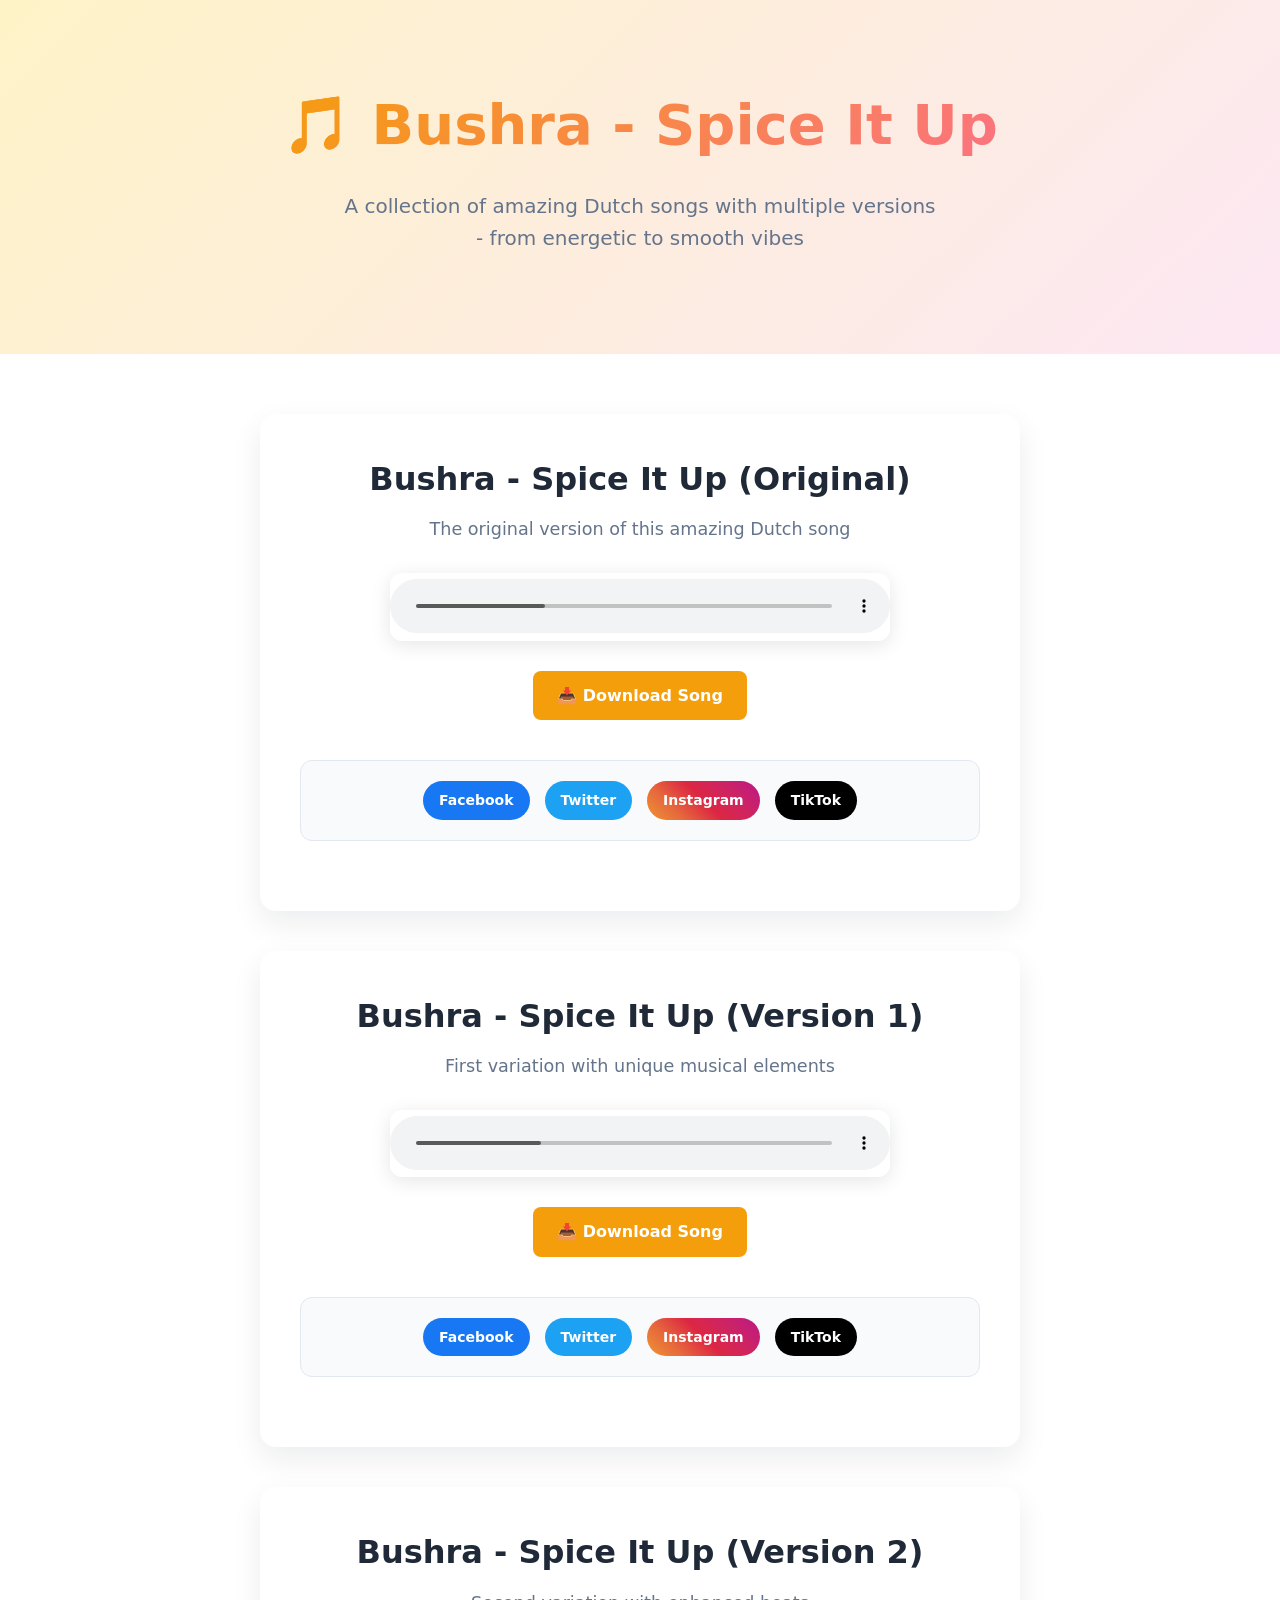
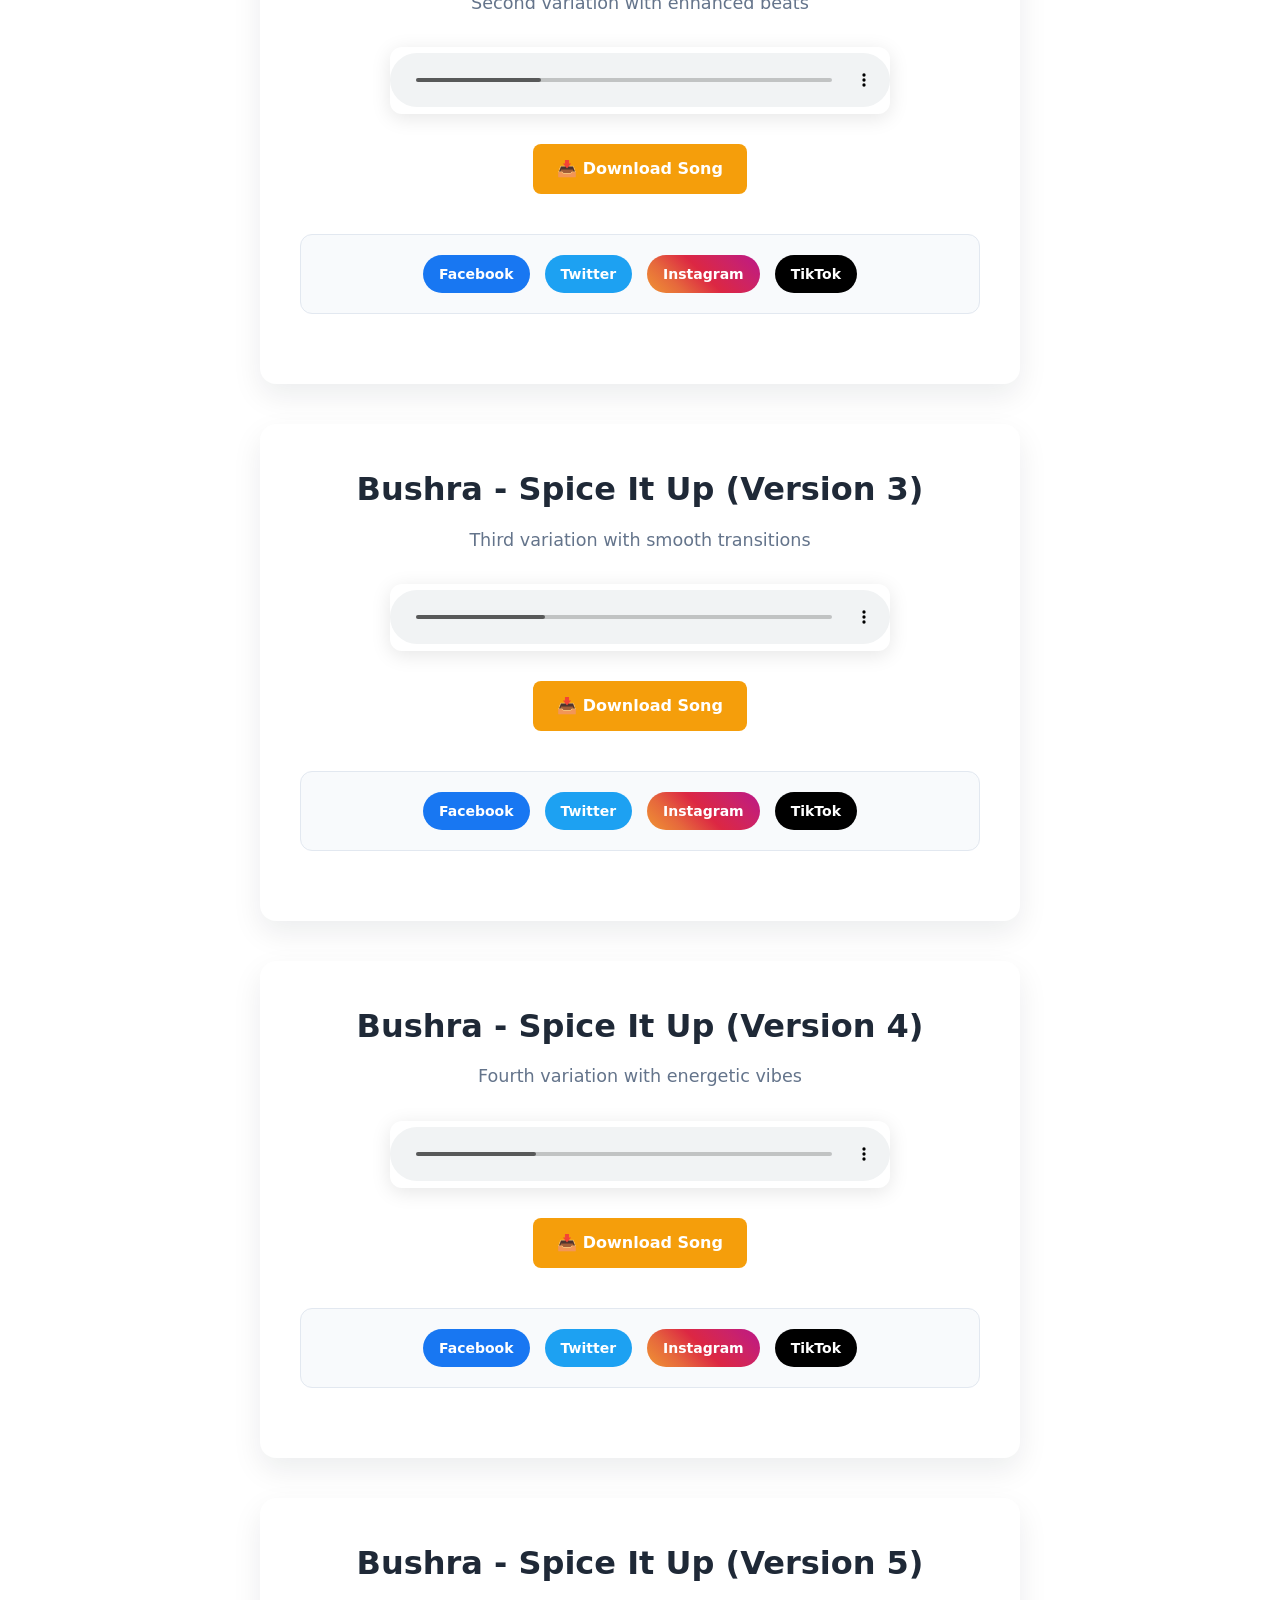
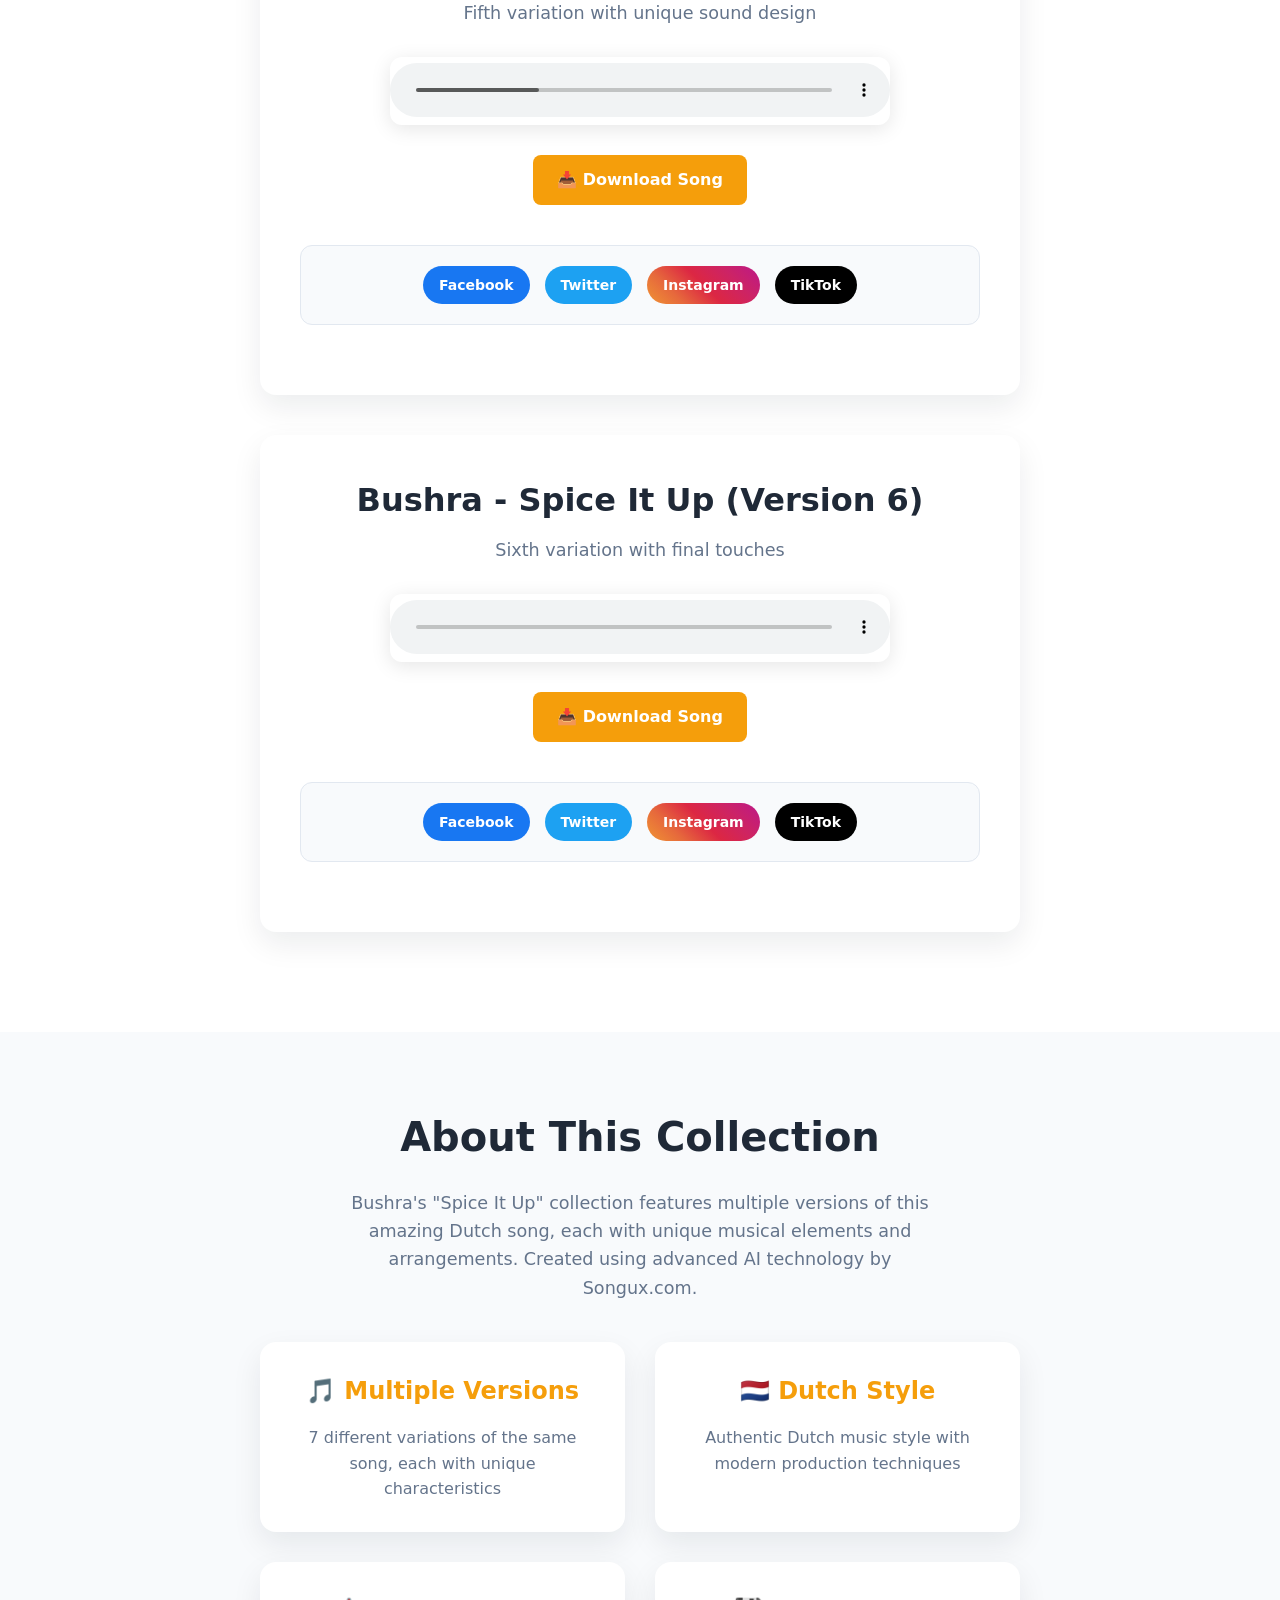
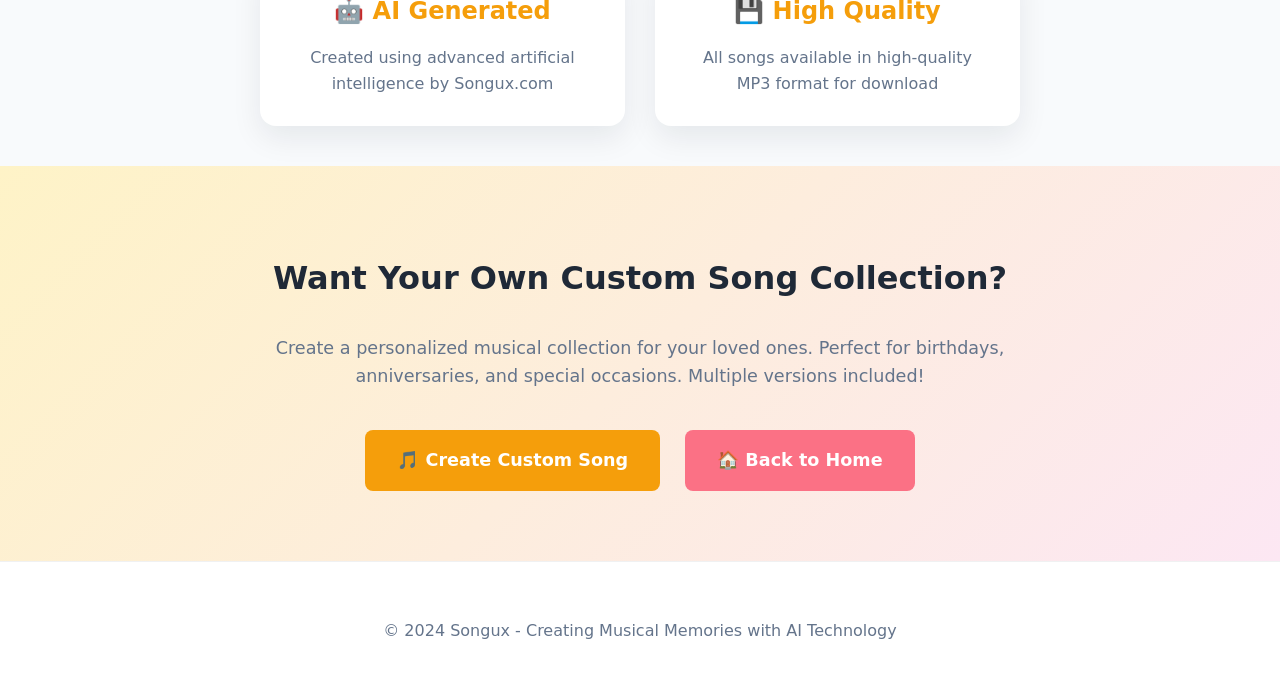
==== commit 4bdd526c: "Update Bushra-spice-it-up.html" ====
--- a/Bushra-spice-it-up.html
+++ b/Bushra-spice-it-up.html
@@ -497,6 +497,15 @@
 
   <!-- Social Media Sharing JavaScript -->
   <script>
+    // Update Open Graph URL to current page location for proper social sharing
+    document.addEventListener('DOMContentLoaded', function() {
+      const currentUrl = window.location.href;
+      const ogUrlMeta = document.querySelector('meta[property="og:url"]');
+      if (ogUrlMeta) {
+        ogUrlMeta.setAttribute('content', currentUrl);
+      }
+    });
+
     function shareOnFacebook(title, description, url) {
       // Use the current page URL instead of a hardcoded one
       const currentUrl = window.location.href;
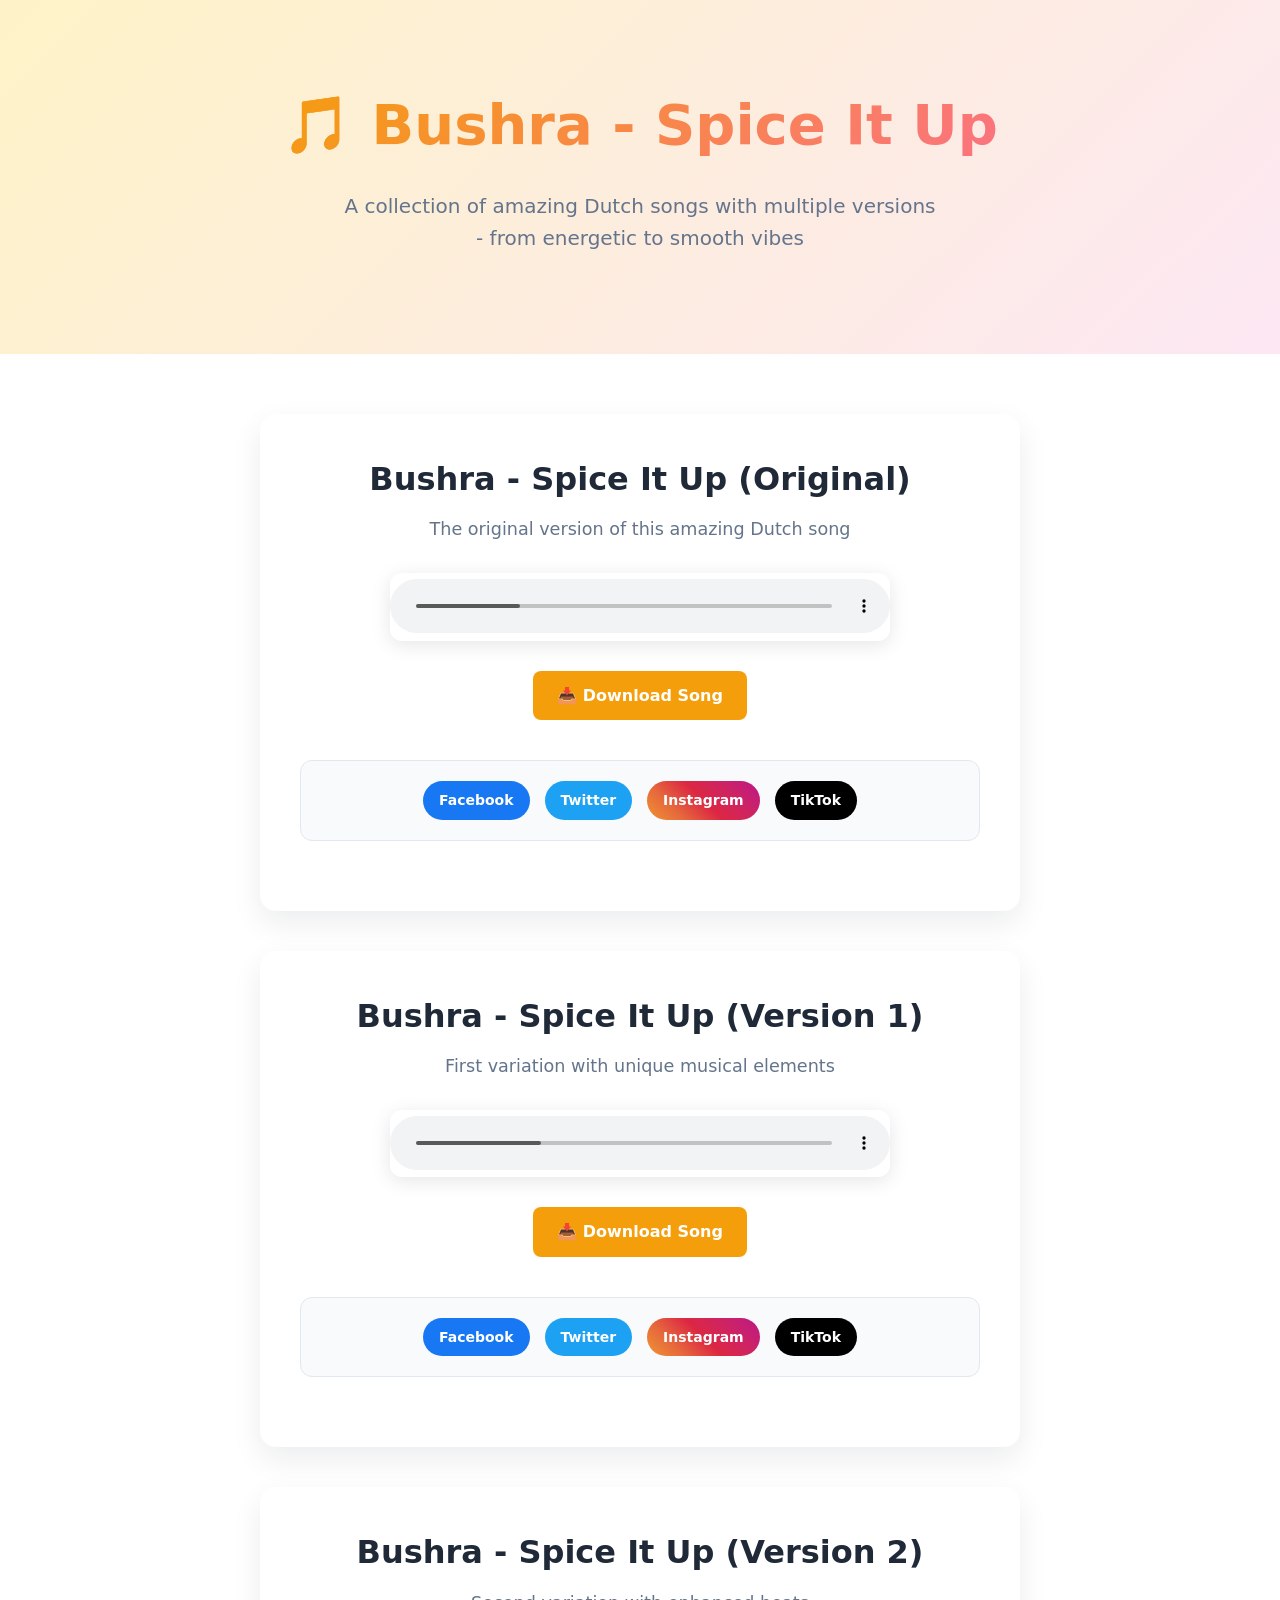
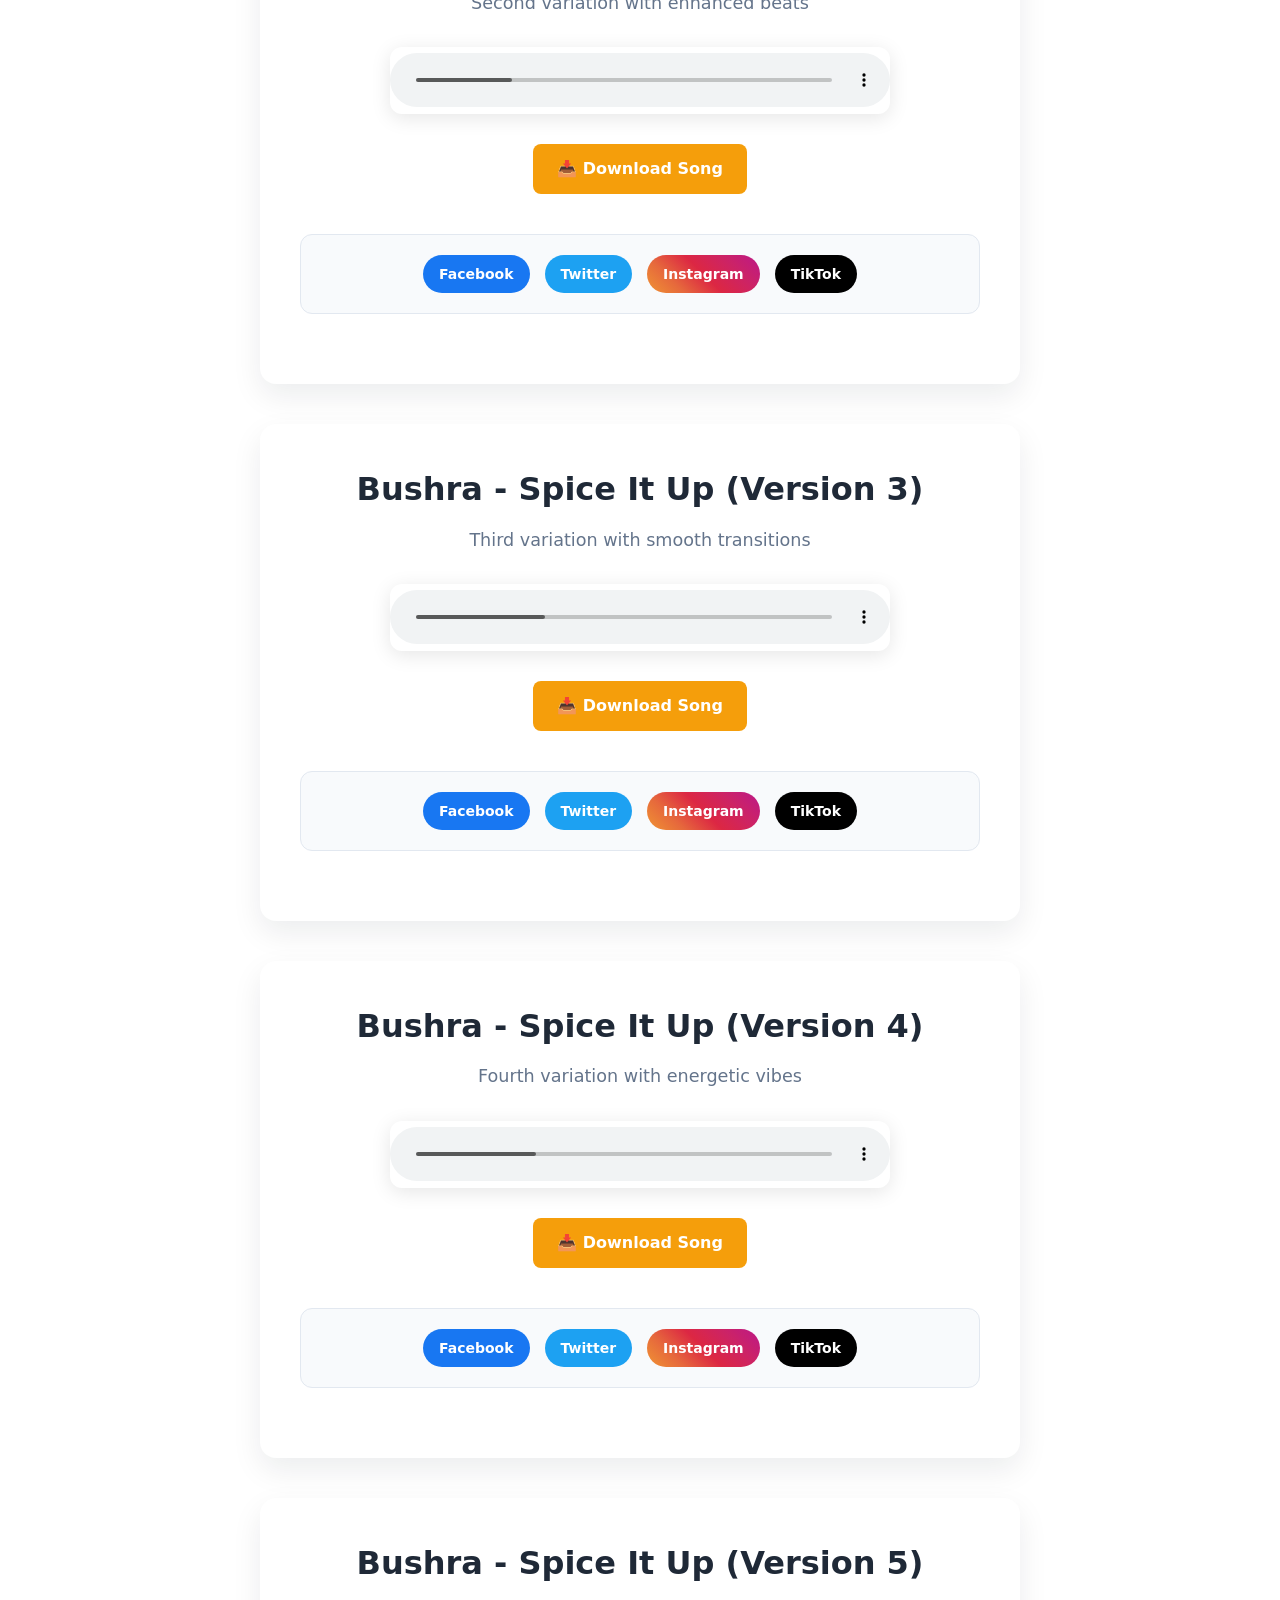
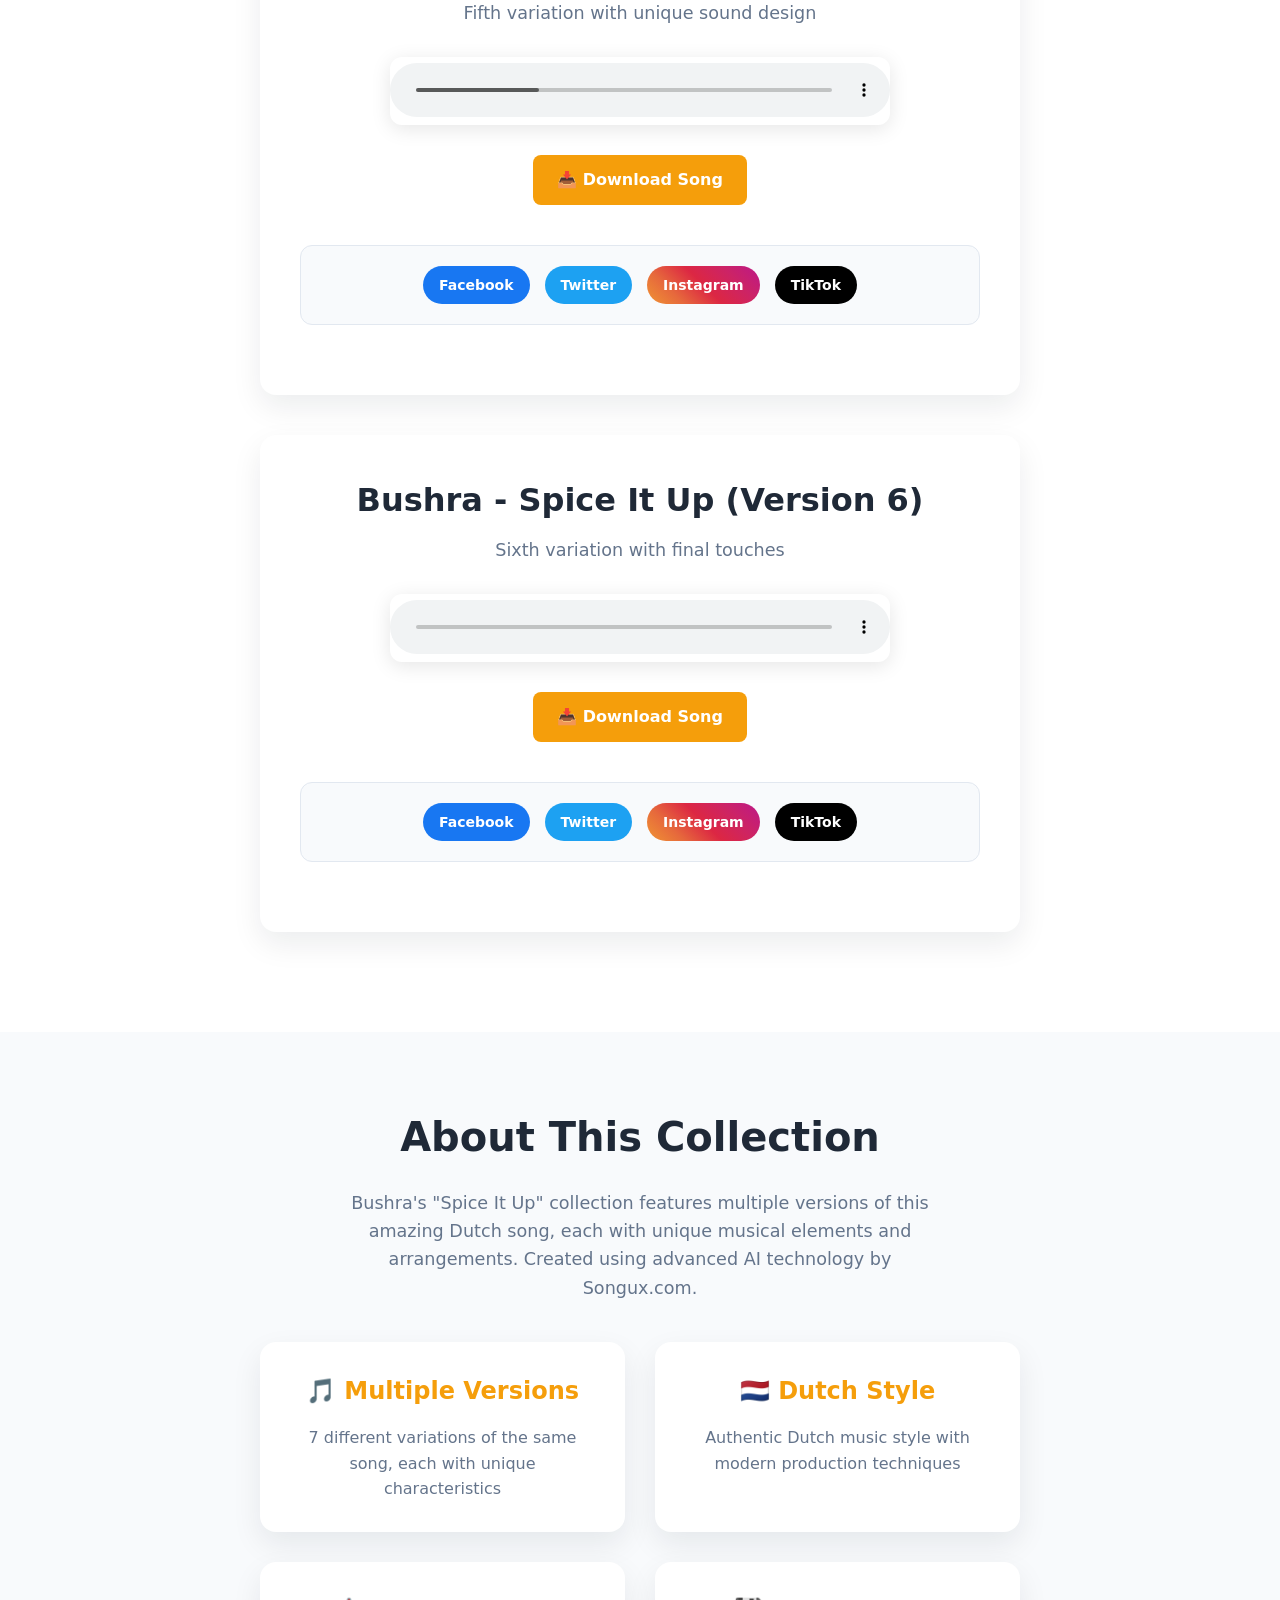
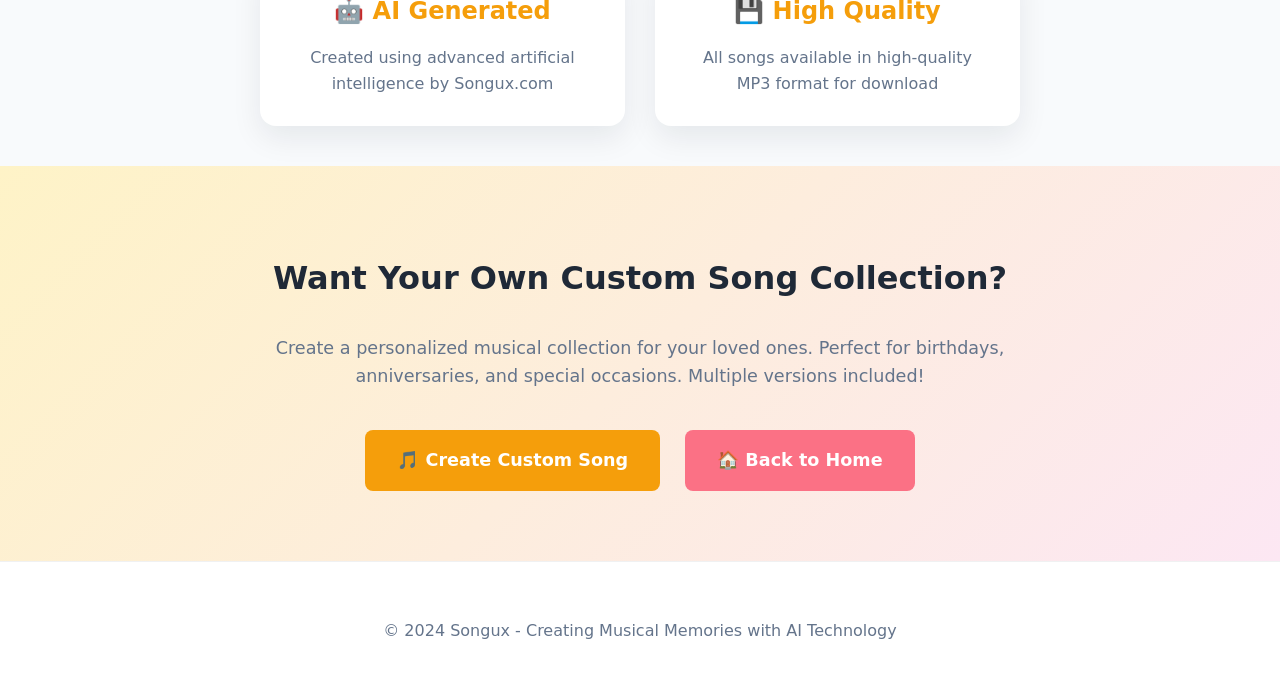
==== commit 1e41eb89: "Update Bushra-spice-it-up.html" ====
--- a/Bushra-spice-it-up.html
+++ b/Bushra-spice-it-up.html
@@ -8,7 +8,7 @@
   <meta name="viewport" content="width=device-width, initial-scale=1" />
   <title>Bushra - Spice It Up Dutch Songs | Custom AI Music | Songux</title>
   <meta name="description" content="Listen to Bushra's amazing 'Spice It Up' Dutch songs collection. Custom AI-generated music with multiple versions - from energetic to smooth vibes. Created by Songux.com" />
-  <link rel="canonical" href="https://songux.com/bushra-spice-it-up.html" />
+  <link rel="canonical" href="https://songux.com/Bushra-spice-it-up.html" />
   <meta name="theme-color" content="#ffffff" />
   <!-- Favicon -->
   <link rel="icon" href="data:image/svg+xml,%3Csvg xmlns='http://www.w3.org/2000/svg' viewBox='0 0 64 64'%3E%3Ccircle cx='32' cy='32' r='30' fill='%23f59e0b'/%3E%3Ctext x='32' y='40' font-size='32' text-anchor='middle' fill='%23fff'%3E♪%3C/text%3E%3C/svg%3E" />
@@ -17,7 +17,7 @@
   <meta property="og:title" content="Bushra - Spice It Up Dutch Songs | Custom AI Music | Songux" />
   <meta property="og:description" content="Listen to Bushra's amazing 'Spice It Up' Dutch songs collection. Custom AI-generated music with multiple versions - from energetic to smooth vibes. Created by Songux.com" />
   <meta property="og:type" content="website" />
-  <meta property="og:url" content="https://songux.com/bushra-spice-it-up.html" />
+  <meta property="og:url" content="https://songux.com/Bushra-spice-it-up.html" />
   <meta property="og:image" content="data:image/svg+xml,%3Csvg xmlns='http://www.w3.org/2000/svg' width='1200' height='630' viewBox='0 0 1200 630'%3E%3Cdefs%3E%3ClinearGradient id='g' x1='0' x2='1'%3E%3Cstop stop-color='%23ffb703'/%3E%3Cstop offset='1' stop-color='%23fb7185'/%3E%3C/linearGradient%3E%3C/defs%3E%3Crect fill='%23ffffff' width='1200' height='630'/%3E%3Ccircle cx='150' cy='120' r='12' fill='%23a78bfa'/%3E%3Ccircle cx='1080' cy='520' r='10' fill='%23fb7185'/%3E%3Crect x='70' y='480' width='20' height='20' fill='%23f59e0b'/%3E%3Crect x='980' y='80' width='18' height='18' fill='%230ea5e9'/%3E%3Ctext x='80' y='340' font-family='Segoe UI,Arial,sans-serif' font-size='72' font-weight='700' fill='url(%23g)'%3EBushra Spice It Up%3E/text%3E%3Ctext x='80' y='390' font-family='Segoe UI,Arial,sans-serif' font-size='28' fill='%23333'%3EDutch Songs Collection%3E/text%3E%3C/svg%3E" />
   <meta name="twitter:card" content="summary_large_image" />
 
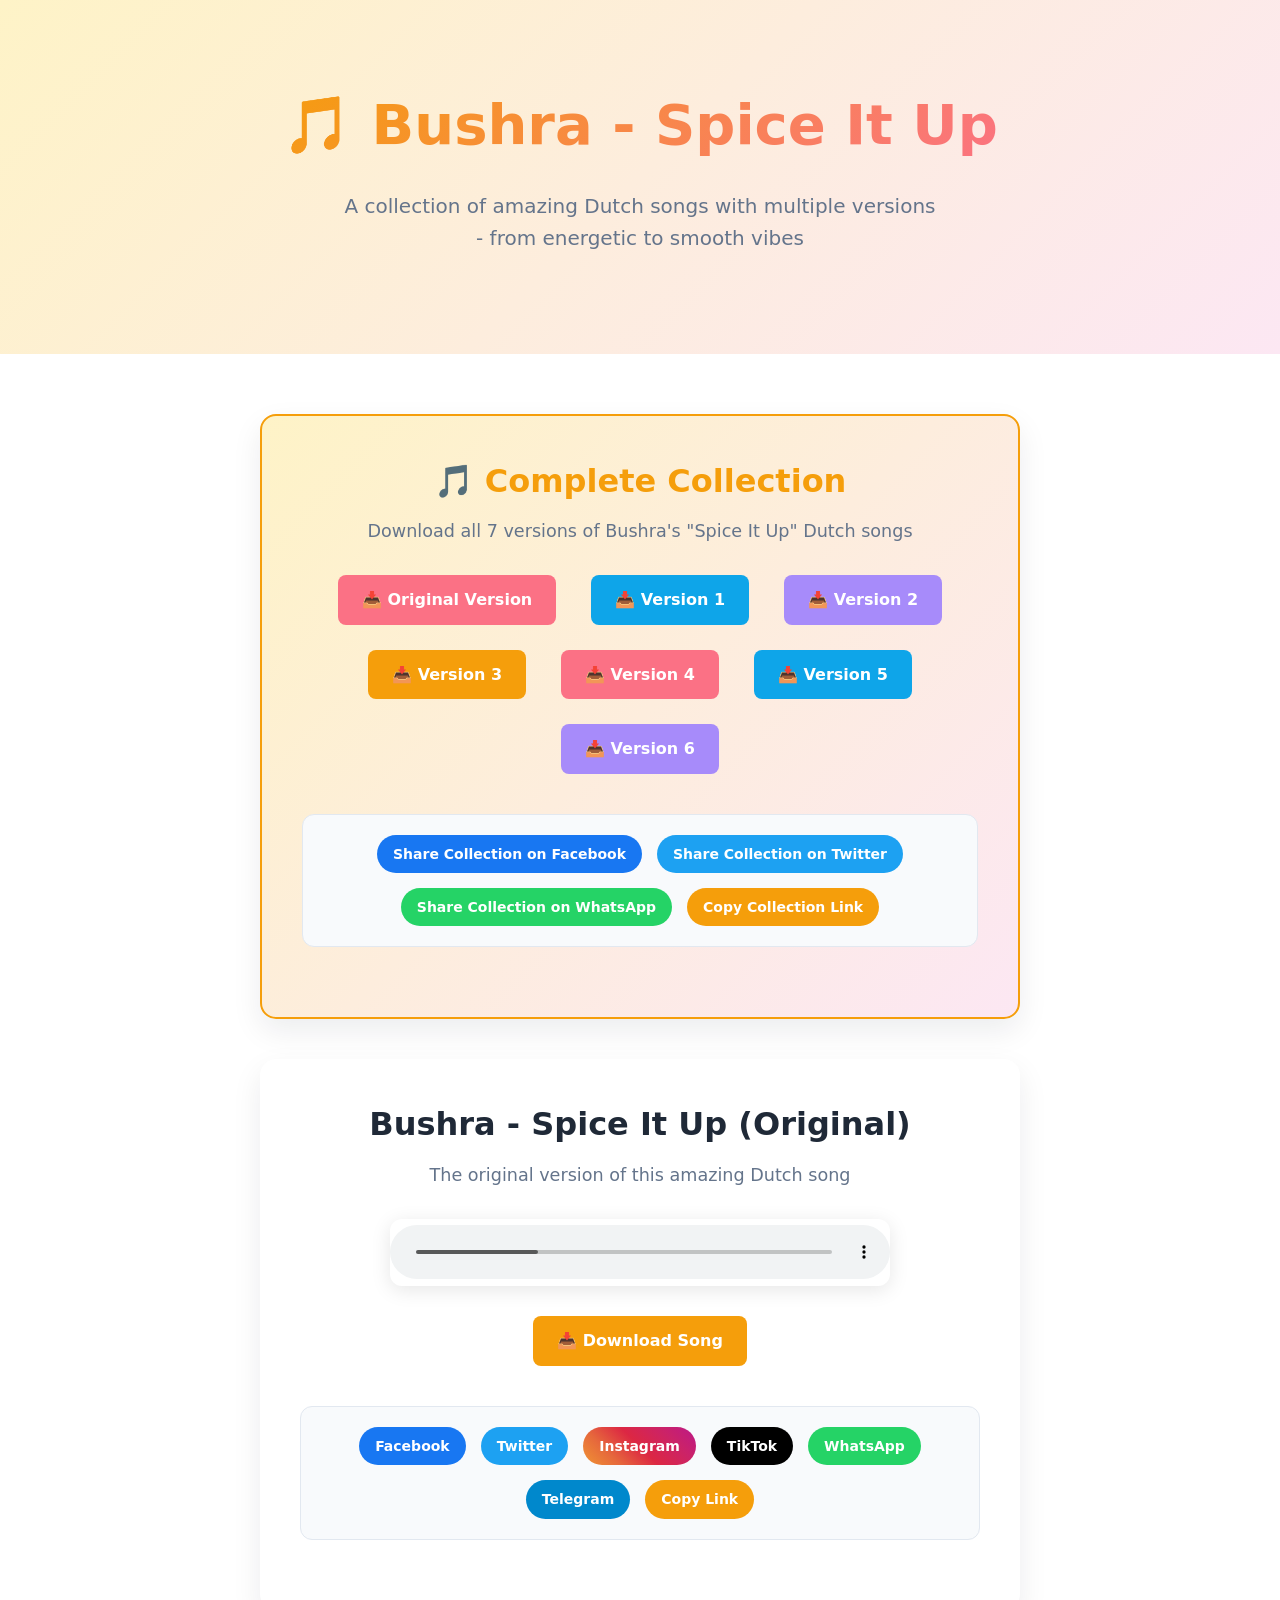
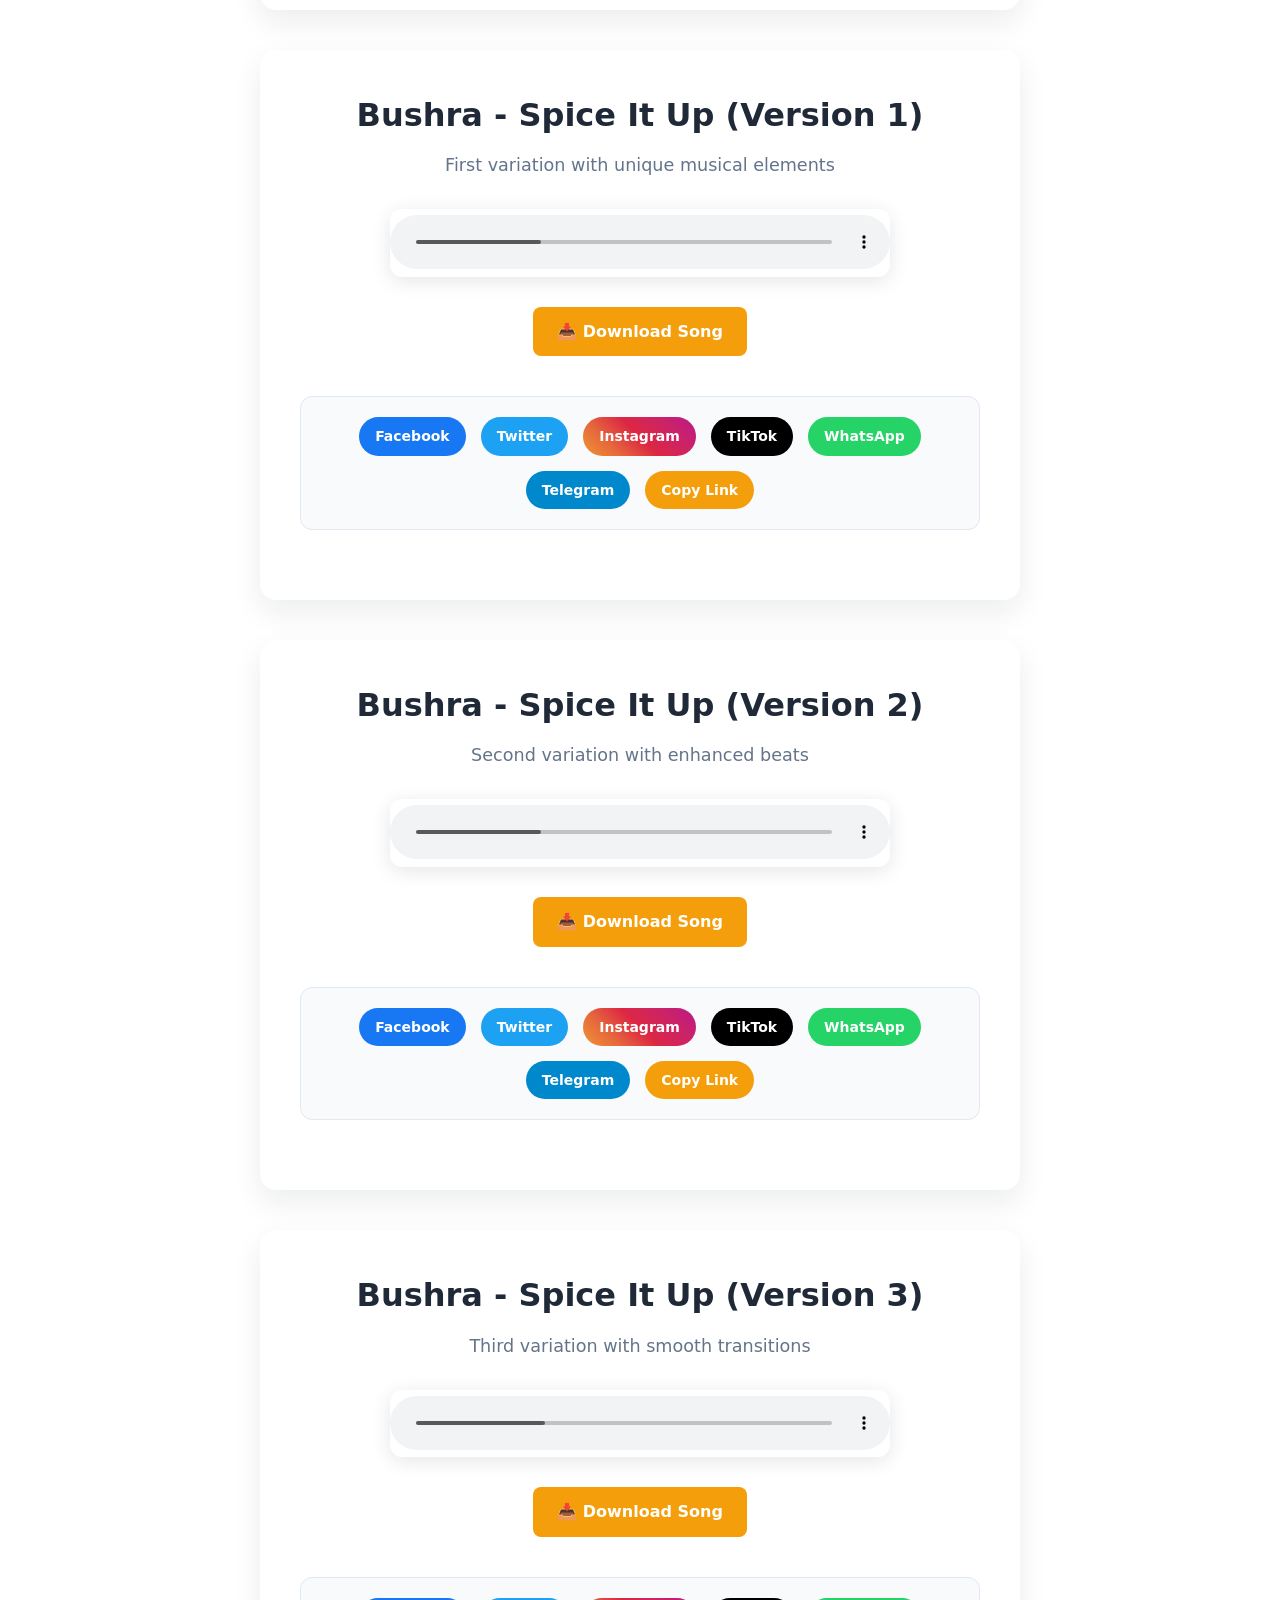
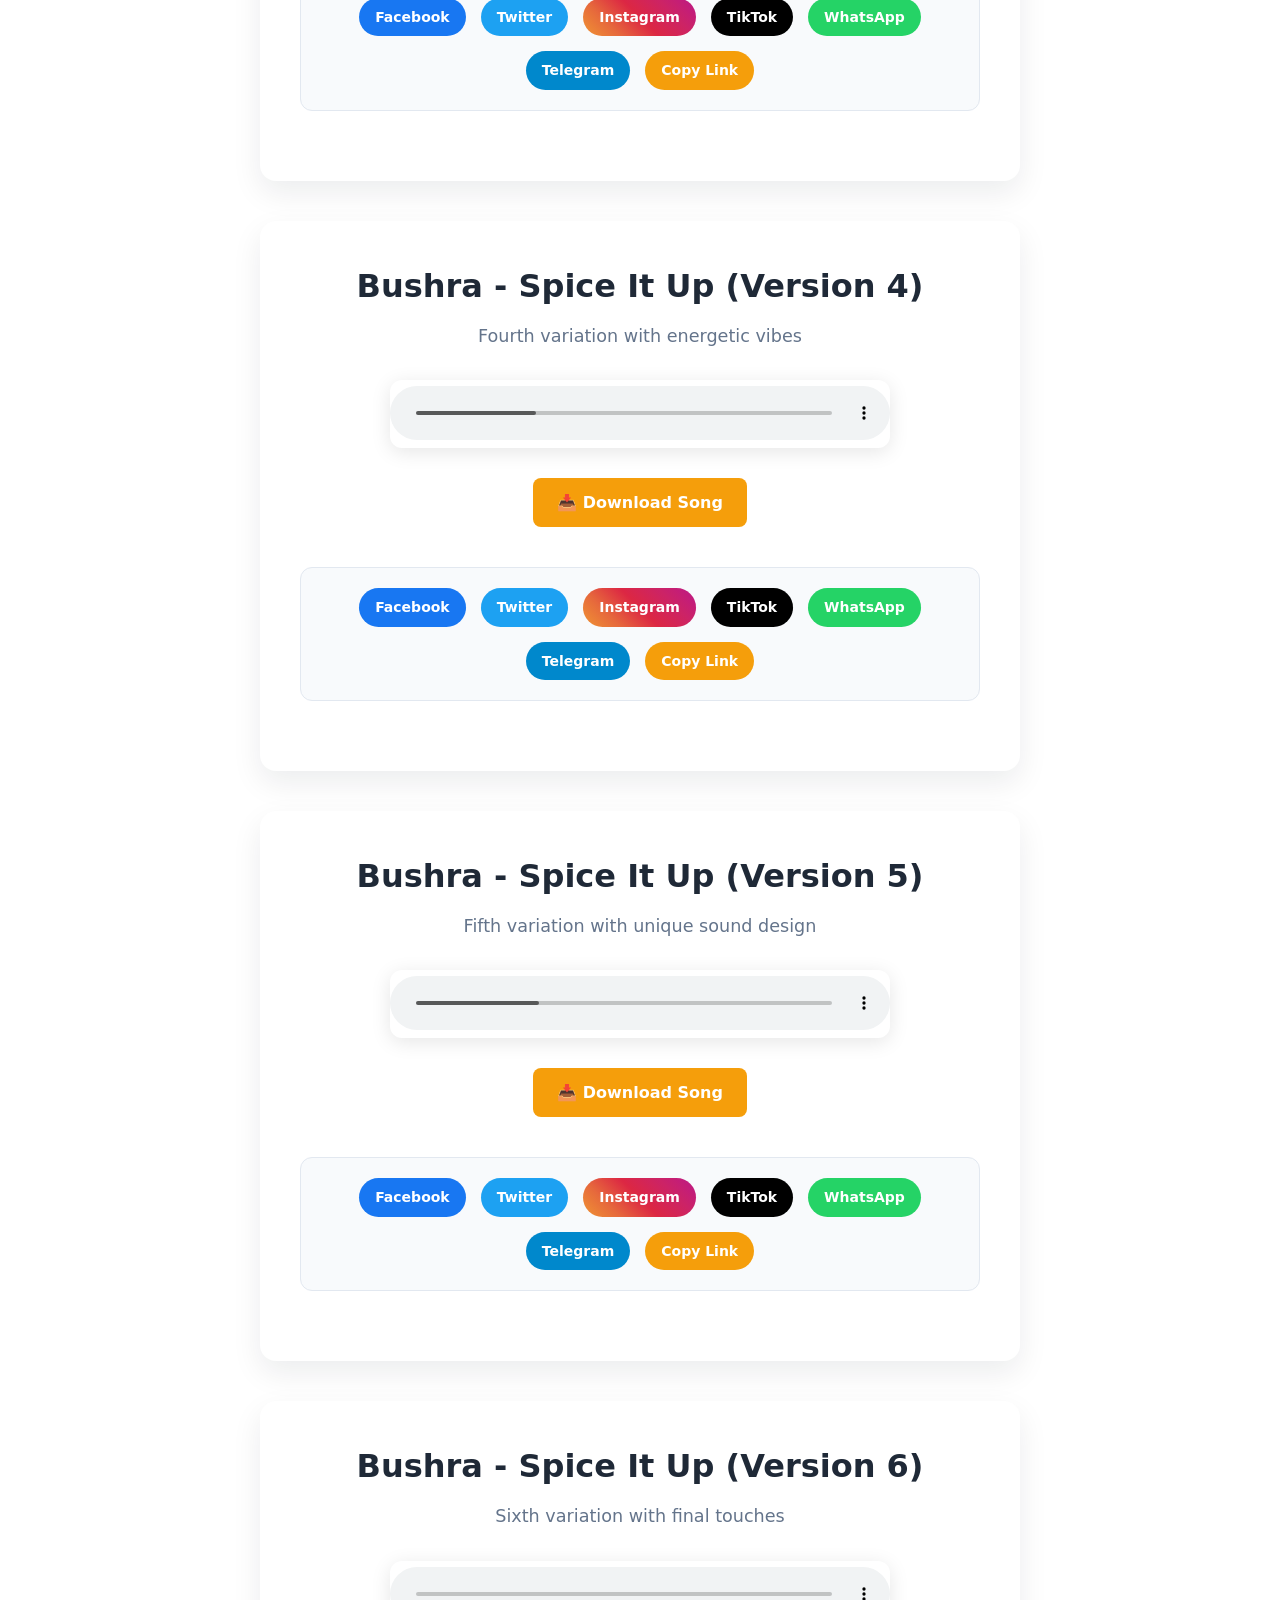
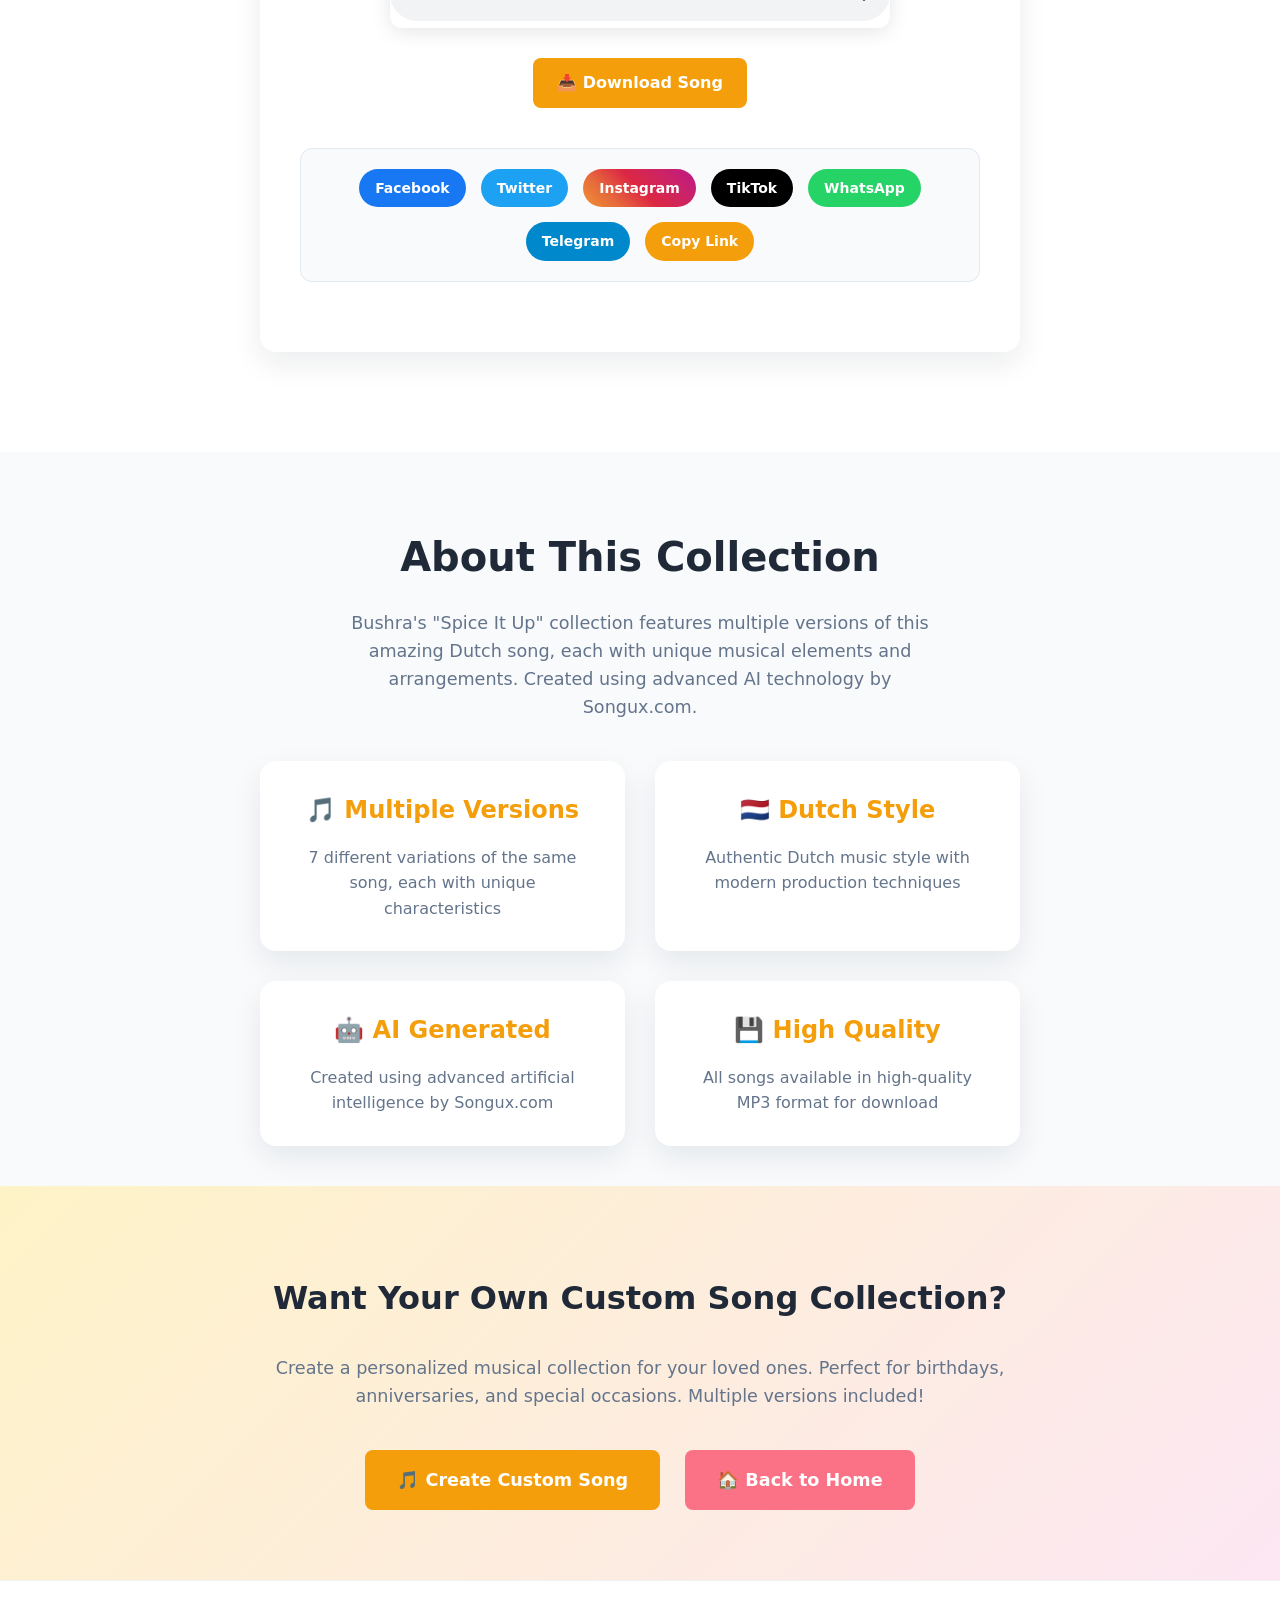
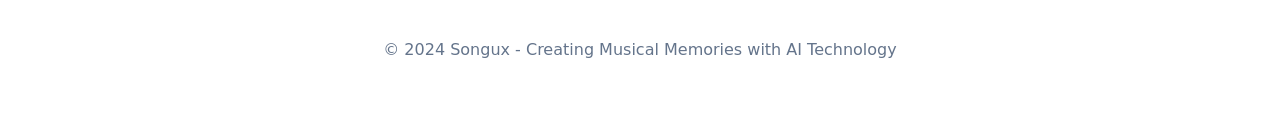
==== commit 6d6c2527: "updtes to social links" ====
--- a/Bushra-spice-it-up.html
+++ b/Bushra-spice-it-up.html
@@ -163,6 +163,12 @@
     .platform.instagram:hover{opacity: 0.9;}
     .platform.tiktok{background: #000000;}
     .platform.tiktok:hover{background: #333333;}
+    .platform.whatsapp{background: #25d366;}
+    .platform.whatsapp:hover{background: #128c7e;}
+    .platform.telegram{background: #0088cc;}
+    .platform.telegram:hover{background: #006699;}
+    .platform.copy{background: var(--brand);}
+    .platform.copy:hover{background: #d97706;}
 
     /* Info section */
     .info-section{
@@ -277,6 +283,43 @@
   <!-- Audio Player Section -->
   <section class="audio-section">
     <div class="container">
+      <!-- Bulk Download Section -->
+      <div class="audio-card" style="background: linear-gradient(135deg, #fef3c7 0%, #fce7f3 100%); border: 2px solid var(--brand);">
+        <h2 class="song-title" style="color: var(--brand);">🎵 Complete Collection</h2>
+        <p class="song-subtitle">Download all 7 versions of Bushra's "Spice It Up" Dutch songs</p>
+        
+        <div style="display: flex; flex-wrap: wrap; justify-content: center; gap: 15px; margin: 20px 0;">
+          <a href="assets/Gift_Songs/BUSHRA SPICE IT UP - DUTCH SONGS/Bushra - Spice It Up.mp3" download class="download-btn" style="background: var(--brand-2);">
+            📥 Original Version
+          </a>
+          <a href="assets/Gift_Songs/BUSHRA SPICE IT UP - DUTCH SONGS/Bushra - Spice It Up (1).mp3" download class="download-btn" style="background: var(--brand-3);">
+            📥 Version 1
+          </a>
+          <a href="assets/Gift_Songs/BUSHRA SPICE IT UP - DUTCH SONGS/Bushra - Spice It Up (2).mp3" download class="download-btn" style="background: var(--accent);">
+            📥 Version 2
+          </a>
+          <a href="assets/Gift_Songs/BUSHRA SPICE IT UP - DUTCH SONGS/Bushra - Spice It Up (3).mp3" download class="download-btn" style="background: var(--brand);">
+            📥 Version 3
+          </a>
+          <a href="assets/Gift_Songs/BUSHRA SPICE IT UP - DUTCH SONGS/Bushra - Spice It Up (4).mp3" download class="download-btn" style="background: var(--brand-2);">
+            📥 Version 4
+          </a>
+          <a href="assets/Gift_Songs/BUSHRA SPICE IT UP - DUTCH SONGS/Bushra - Spice It Up (5).mp3" download class="download-btn" style="background: var(--brand-3);">
+            📥 Version 5
+          </a>
+          <a href="assets/Gift_Songs/BUSHRA SPICE IT UP - DUTCH SONGS/Bushra - Spice It Up (6).mp3" download class="download-btn" style="background: var(--accent);">
+            📥 Version 6
+          </a>
+        </div>
+
+        <div class="social-platforms">
+          <a href="#" onclick="shareOnFacebook('Bushra - Spice It Up Complete Collection', 'Check out Bushra\'s complete Spice It Up Dutch songs collection! 7 amazing versions created with AI by Songux.com')" class="platform facebook">Share Collection on Facebook</a>
+          <a href="#" onclick="shareOnTwitter('Bushra - Spice It Up Complete Collection', 'Check out Bushra\'s complete Spice It Up Dutch songs collection! 7 amazing versions created with AI by Songux.com')" class="platform twitter">Share Collection on Twitter</a>
+          <a href="#" onclick="shareOnWhatsApp('Bushra - Spice It Up Complete Collection', 'Check out Bushra\'s complete Spice It Up Dutch songs collection! 7 amazing versions created with AI by Songux.com')" class="platform whatsapp">Share Collection on WhatsApp</a>
+          <a href="#" onclick="copyToClipboard(window.location.href)" class="platform copy">Copy Collection Link</a>
+        </div>
+      </div>
+
       <!-- Song 1 -->
       <div class="audio-card">
         <h2 class="song-title">Bushra - Spice It Up (Original)</h2>
@@ -298,6 +341,9 @@
            <a href="#" onclick="shareOnTwitter('Bushra - Spice It Up (Original)', 'Check out this amazing Dutch song by Bushra! Created with AI by Songux.com')" class="platform twitter">Twitter</a>
            <a href="#" onclick="shareOnInstagram('Bushra - Spice It Up (Original)', 'Check out this amazing Dutch song by Bushra! Created with AI by Songux.com')" class="platform instagram">Instagram</a>
            <a href="#" onclick="shareOnTikTok('Bushra - Spice It Up (Original)', 'Check out this amazing Dutch song by Bushra! Created with AI by Songux.com')" class="platform tiktok">TikTok</a>
+           <a href="#" onclick="shareOnWhatsApp('Bushra - Spice It Up (Original)', 'Check out this amazing Dutch song by Bushra! Created with AI by Songux.com')" class="platform whatsapp">WhatsApp</a>
+           <a href="#" onclick="shareOnTelegram('Bushra - Spice It Up (Original)', 'Check out this amazing Dutch song by Bushra! Created with AI by Songux.com')" class="platform telegram">Telegram</a>
+           <a href="#" onclick="copyToClipboard(window.location.href)" class="platform copy">Copy Link</a>
          </div>
       </div>
 
@@ -322,6 +368,9 @@
            <a href="#" onclick="shareOnTwitter('Bushra - Spice It Up (Version 1)', 'Listen to Version 1 of Bushra\'s amazing Dutch song! Created with AI by Songux.com')" class="platform twitter">Twitter</a>
            <a href="#" onclick="shareOnInstagram('Bushra - Spice It Up (Version 1)', 'Listen to Version 1 of Bushra\'s amazing Dutch song! Created with AI by Songux.com')" class="platform instagram">Instagram</a>
            <a href="#" onclick="shareOnTikTok('Bushra - Spice It Up (Version 1)', 'Listen to Version 1 of Bushra\'s amazing Dutch song! Created with AI by Songux.com')" class="platform tiktok">TikTok</a>
+           <a href="#" onclick="shareOnWhatsApp('Bushra - Spice It Up (Version 1)', 'Listen to Version 1 of Bushra\'s amazing Dutch song! Created with AI by Songux.com')" class="platform whatsapp">WhatsApp</a>
+           <a href="#" onclick="shareOnTelegram('Bushra - Spice It Up (Version 1)', 'Listen to Version 1 of Bushra\'s amazing Dutch song! Created with AI by Songux.com')" class="platform telegram">Telegram</a>
+           <a href="#" onclick="copyToClipboard(window.location.href)" class="platform copy">Copy Link</a>
          </div>
       </div>
 
@@ -346,6 +395,9 @@
            <a href="#" onclick="shareOnTwitter('Bushra - Spice It Up (Version 2)', 'Version 2 of Bushra\'s Dutch song with enhanced beats! Created with AI by Songux.com')" class="platform twitter">Twitter</a>
            <a href="#" onclick="shareOnInstagram('Bushra - Spice It Up (Version 2)', 'Version 2 of Bushra\'s Dutch song with enhanced beats! Created with AI by Songux.com')" class="platform instagram">Instagram</a>
            <a href="#" onclick="shareOnTikTok('Bushra - Spice It Up (Version 2)', 'Version 2 of Bushra\'s Dutch song with enhanced beats! Created with AI by Songux.com')" class="platform tiktok">TikTok</a>
+           <a href="#" onclick="shareOnWhatsApp('Bushra - Spice It Up (Version 2)', 'Version 2 of Bushra\'s Dutch song with enhanced beats! Created with AI by Songux.com')" class="platform whatsapp">WhatsApp</a>
+           <a href="#" onclick="shareOnTelegram('Bushra - Spice It Up (Version 2)', 'Version 2 of Bushra\'s Dutch song with enhanced beats! Created with AI by Songux.com')" class="platform telegram">Telegram</a>
+           <a href="#" onclick="copyToClipboard(window.location.href)" class="platform copy">Copy Link</a>
          </div>
       </div>
 
@@ -370,6 +422,9 @@
            <a href="#" onclick="shareOnTwitter('Bushra - Spice It Up (Version 3)', 'Version 3 of Bushra\'s Dutch song with smooth transitions! Created with AI by Songux.com')" class="platform twitter">Twitter</a>
            <a href="#" onclick="shareOnInstagram('Bushra - Spice It Up (Version 3)', 'Version 3 of Bushra\'s Dutch song with smooth transitions! Created with AI by Songux.com')" class="platform instagram">Instagram</a>
            <a href="#" onclick="shareOnTikTok('Bushra - Spice It Up (Version 3)', 'Version 3 of Bushra\'s Dutch song with smooth transitions! Created with AI by Songux.com')" class="platform tiktok">TikTok</a>
+           <a href="#" onclick="shareOnWhatsApp('Bushra - Spice It Up (Version 3)', 'Version 3 of Bushra\'s Dutch song with smooth transitions! Created with AI by Songux.com')" class="platform whatsapp">WhatsApp</a>
+           <a href="#" onclick="shareOnTelegram('Bushra - Spice It Up (Version 3)', 'Version 3 of Bushra\'s Dutch song with smooth transitions! Created with AI by Songux.com')" class="platform telegram">Telegram</a>
+           <a href="#" onclick="copyToClipboard(window.location.href)" class="platform copy">Copy Link</a>
          </div>
       </div>
 
@@ -394,6 +449,9 @@
            <a href="#" onclick="shareOnTwitter('Bushra - Spice It Up (Version 4)', 'Version 4 of Bushra\'s Dutch song with energetic vibes! Created with AI by Songux.com')" class="platform twitter">Twitter</a>
            <a href="#" onclick="shareOnInstagram('Bushra - Spice It Up (Version 4)', 'Version 4 of Bushra\'s Dutch song with energetic vibes! Created with AI by Songux.com')" class="platform instagram">Instagram</a>
            <a href="#" onclick="shareOnTikTok('Bushra - Spice It Up (Version 4)', 'Version 4 of Bushra\'s Dutch song with energetic vibes! Created with AI by Songux.com')" class="platform tiktok">TikTok</a>
+           <a href="#" onclick="shareOnWhatsApp('Bushra - Spice It Up (Version 4)', 'Version 4 of Bushra\'s Dutch song with energetic vibes! Created with AI by Songux.com')" class="platform whatsapp">WhatsApp</a>
+           <a href="#" onclick="shareOnTelegram('Bushra - Spice It Up (Version 4)', 'Version 4 of Bushra\'s Dutch song with energetic vibes! Created with AI by Songux.com')" class="platform telegram">Telegram</a>
+           <a href="#" onclick="copyToClipboard(window.location.href)" class="platform copy">Copy Link</a>
          </div>
       </div>
 
@@ -418,6 +476,9 @@
            <a href="#" onclick="shareOnTwitter('Bushra - Spice It Up (Version 5)', 'Version 5 of Bushra\'s Dutch song with unique sound design! Created with AI by Songux.com')" class="platform twitter">Twitter</a>
            <a href="#" onclick="shareOnInstagram('Bushra - Spice It Up (Version 5)', 'Version 5 of Bushra\'s Dutch song with unique sound design! Created with AI by Songux.com')" class="platform instagram">Instagram</a>
            <a href="#" onclick="shareOnTikTok('Bushra - Spice It Up (Version 5)', 'Version 5 of Bushra\'s Dutch song with unique sound design! Created with AI by Songux.com')" class="platform tiktok">TikTok</a>
+           <a href="#" onclick="shareOnWhatsApp('Bushra - Spice It Up (Version 5)', 'Version 5 of Bushra\'s Dutch song with unique sound design! Created with AI by Songux.com')" class="platform whatsapp">WhatsApp</a>
+           <a href="#" onclick="shareOnTelegram('Bushra - Spice It Up (Version 5)', 'Version 5 of Bushra\'s Dutch song with unique sound design! Created with AI by Songux.com')" class="platform telegram">Telegram</a>
+           <a href="#" onclick="copyToClipboard(window.location.href)" class="platform copy">Copy Link</a>
          </div>
       </div>
 
@@ -442,6 +503,9 @@
            <a href="#" onclick="shareOnTwitter('Bushra - Spice It Up (Version 6)', 'Version 6 of Bushra\'s Dutch song with final touches! Created with AI by Songux.com')" class="platform twitter">Twitter</a>
            <a href="#" onclick="shareOnInstagram('Bushra - Spice It Up (Version 6)', 'Version 6 of Bushra\'s Dutch song with final touches! Created with AI by Songux.com')" class="platform instagram">Instagram</a>
            <a href="#" onclick="shareOnTikTok('Bushra - Spice It Up (Version 6)', 'Version 6 of Bushra\'s Dutch song with final touches! Created with AI by Songux.com')" class="platform tiktok">TikTok</a>
+           <a href="#" onclick="shareOnWhatsApp('Bushra - Spice It Up (Version 6)', 'Version 6 of Bushra\'s Dutch song with final touches! Created with AI by Songux.com')" class="platform whatsapp">WhatsApp</a>
+           <a href="#" onclick="shareOnTelegram('Bushra - Spice It Up (Version 6)', 'Version 6 of Bushra\'s Dutch song with final touches! Created with AI by Songux.com')" class="platform telegram">Telegram</a>
+           <a href="#" onclick="copyToClipboard(window.location.href)" class="platform copy">Copy Link</a>
          </div>
       </div>
     </div>
@@ -507,22 +571,17 @@
     });
 
     function shareOnFacebook(title, description, url) {
-      // Use the current page URL instead of a hardcoded one
-      const currentUrl = window.location.href;
-      const shareUrl = `https://www.facebook.com/sharer/sharer.php?u=${encodeURIComponent(currentUrl)}&quote=${encodeURIComponent(description)}`;
+      const shareUrl = `https://www.facebook.com/sharer/sharer.php?u=${encodeURIComponent(url || window.location.href)}&quote=${encodeURIComponent(description)}`;
       window.open(shareUrl, '_blank', 'width=600,height=400');
     }
 
     function shareOnTwitter(title, description, url) {
-      // Use the current page URL instead of a hardcoded one
-      const currentUrl = window.location.href;
-      const shareUrl = `https://twitter.com/intent/tweet?text=${encodeURIComponent(description)}&url=${encodeURIComponent(currentUrl)}`;
+      const shareUrl = `https://twitter.com/intent/tweet?text=${encodeURIComponent(description)}&url=${encodeURIComponent(url || window.location.href)}`;
       window.open(shareUrl, '_blank', 'width=600,height=400');
     }
 
     function shareOnInstagram(title, description, url) {
-      // Use the current page URL instead of a hardcoded one
-      const currentUrl = window.location.href;
+      const currentUrl = url || window.location.href;
       const text = `${description}\n\n${currentUrl}`;
       if (navigator.clipboard) {
         navigator.clipboard.writeText(text).then(() => {
@@ -541,8 +600,7 @@
     }
 
     function shareOnTikTok(title, description, url) {
-      // Use the current page URL instead of a hardcoded one
-      const currentUrl = window.location.href;
+      const currentUrl = url || window.location.href;
       const text = `${description}\n\n${currentUrl}`;
       if (navigator.clipboard) {
         navigator.clipboard.writeText(text).then(() => {
@@ -559,6 +617,72 @@
         alert('Text copied to clipboard! You can now paste it in TikTok.');
       }
     }
+
+    // Additional social sharing functions
+    function shareOnWhatsApp(title, description, url) {
+      const currentUrl = url || window.location.href;
+      const text = `${description}\n\n${currentUrl}`;
+      const shareUrl = `https://wa.me/?text=${encodeURIComponent(text)}`;
+      window.open(shareUrl, '_blank');
+    }
+
+    function shareOnTelegram(title, description, url) {
+      const currentUrl = url || window.location.href;
+      const text = `${description}\n\n${currentUrl}`;
+      const shareUrl = `https://t.me/share/url?url=${encodeURIComponent(currentUrl)}&text=${encodeURIComponent(description)}`;
+      window.open(shareUrl, '_blank');
+    }
+
+    function copyToClipboard(text) {
+      if (navigator.clipboard) {
+        navigator.clipboard.writeText(text).then(() => {
+          showToast('Link copied to clipboard!');
+        });
+      } else {
+        // Fallback for older browsers
+        const textArea = document.createElement('textarea');
+        textArea.value = text;
+        document.body.appendChild(textArea);
+        textArea.select();
+        document.execCommand('copy');
+        document.body.removeChild(textArea);
+        showToast('Link copied to clipboard!');
+      }
+    }
+
+    function showToast(message) {
+      // Create toast notification
+      const toast = document.createElement('div');
+      toast.style.cssText = `
+        position: fixed;
+        top: 20px;
+        right: 20px;
+        background: var(--brand);
+        color: white;
+        padding: 12px 20px;
+        border-radius: 8px;
+        box-shadow: 0 4px 12px rgba(0,0,0,0.15);
+        z-index: 1000;
+        font-weight: 600;
+        transform: translateX(100%);
+        transition: transform 0.3s ease;
+      `;
+      toast.textContent = message;
+      document.body.appendChild(toast);
+      
+      // Animate in
+      setTimeout(() => {
+        toast.style.transform = 'translateX(0)';
+      }, 100);
+      
+      // Remove after 3 seconds
+      setTimeout(() => {
+        toast.style.transform = 'translateX(100%)';
+        setTimeout(() => {
+          document.body.removeChild(toast);
+        }, 300);
+      }, 3000);
+    }
   </script>
 
   </body>
